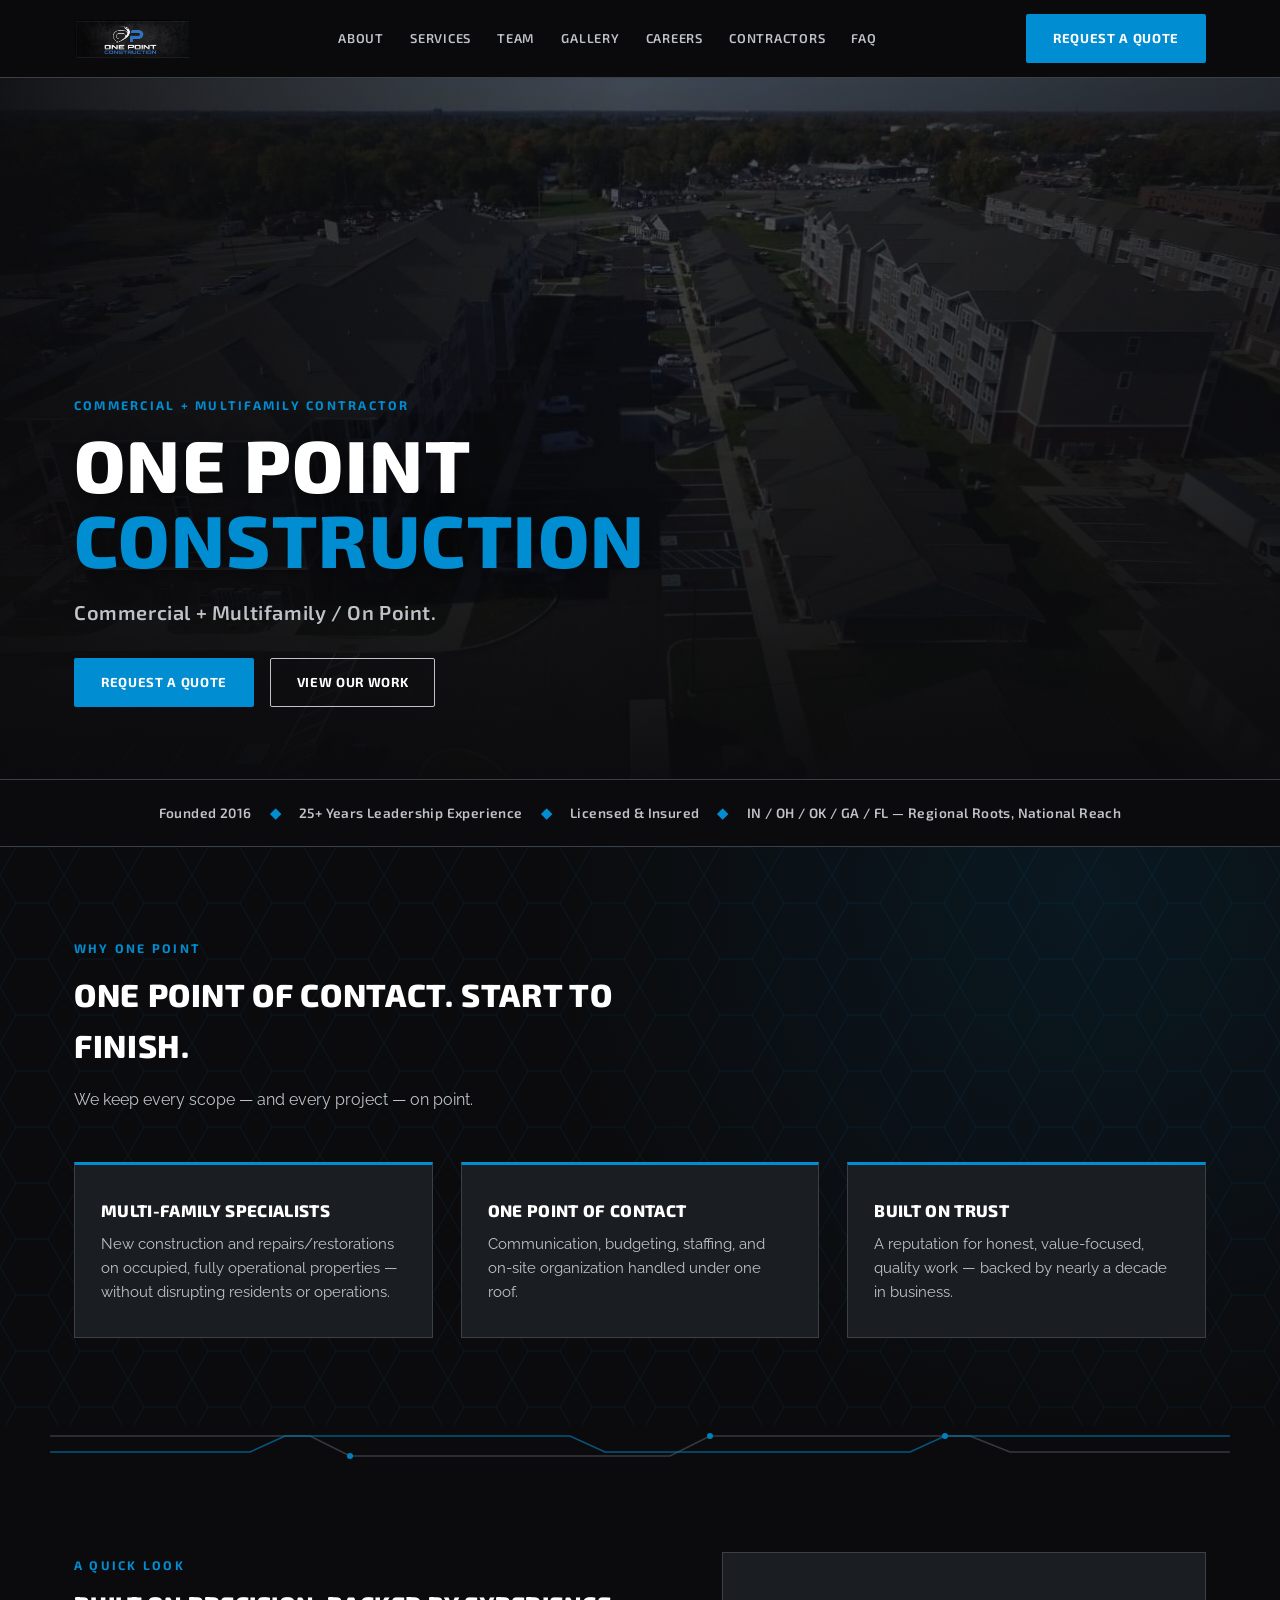
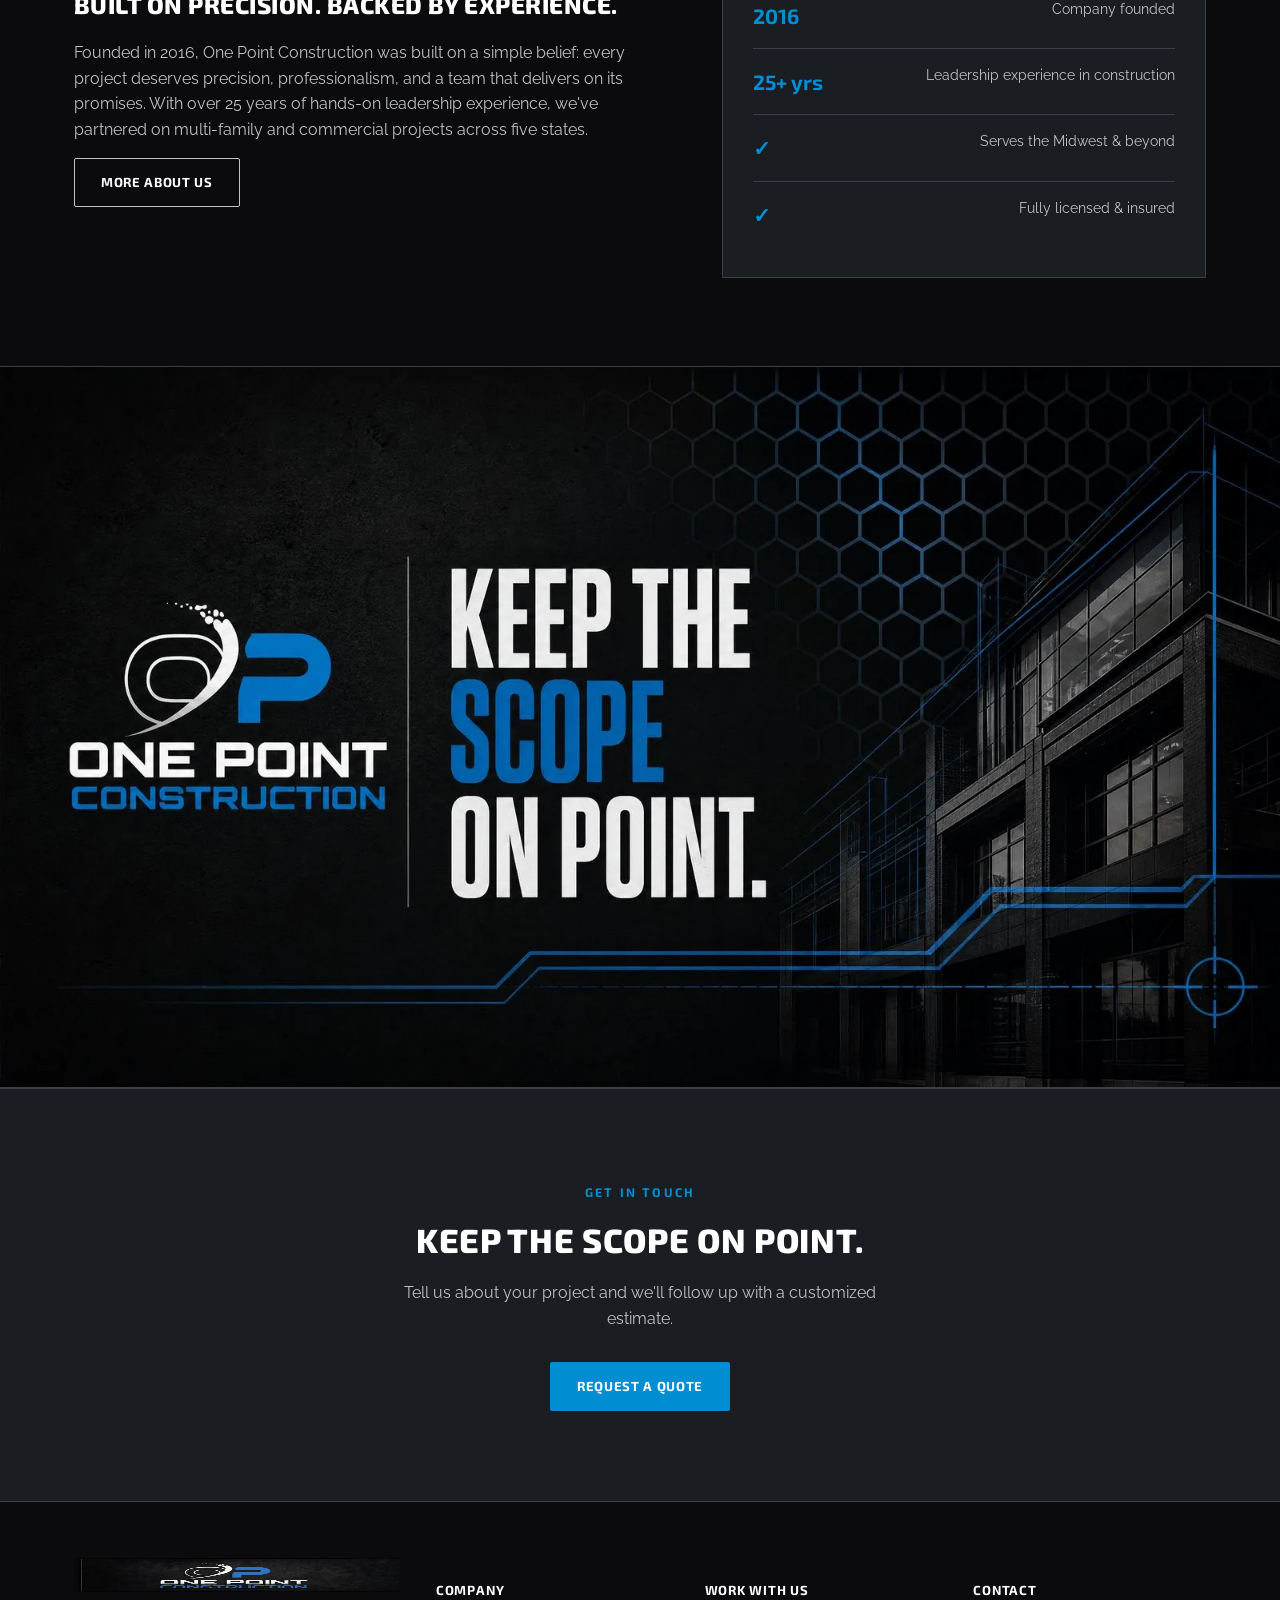
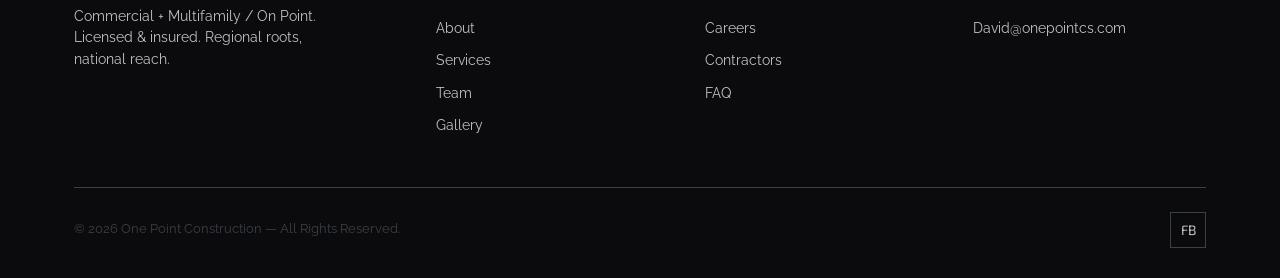
==== index.html @ 49d723e9 "Improve mobile performance and search visibility" ====
<!DOCTYPE html>
<html lang="en">
<head>
<meta charset="UTF-8">
<meta name="viewport" content="width=device-width, initial-scale=1.0">
<title>Commercial &amp; Multifamily Contractor | One Point Construction</title>
<meta name="description" content="One Point Construction delivers commercial and multifamily roofing, siding, gutters, interior finishes, and painting across Indiana, Ohio, Oklahoma, Georgia, and Florida.">
<meta name="robots" content="index,follow,max-image-preview:large">
<meta name="theme-color" content="#0B0B0D">
<link rel="canonical" href="https://onepointconstruction.com/">
<meta property="og:type" content="website">
<meta property="og:site_name" content="One Point Construction">
<meta property="og:title" content="Commercial &amp; Multifamily Contractor | One Point Construction">
<meta property="og:description" content="Commercial and multifamily construction delivered with precision, professionalism, and one point of contact.">
<meta property="og:url" content="https://onepointconstruction.com/">
<meta property="og:image" content="https://onepointconstruction.com/assets/img/hero.jpg">
<meta name="twitter:card" content="summary_large_image">
<meta name="twitter:title" content="Commercial &amp; Multifamily Contractor | One Point Construction">
<meta name="twitter:description" content="Commercial and multifamily construction delivered with precision, professionalism, and one point of contact.">
<meta name="twitter:image" content="https://onepointconstruction.com/assets/img/hero.jpg">
<link rel="icon" href="assets/img/logo-badge.png">
<link rel="preconnect" href="https://fonts.googleapis.com">
<link rel="preconnect" href="https://fonts.gstatic.com" crossorigin>
<link rel="preload" href="assets/img/hero.webp" as="image" type="image/webp" fetchpriority="high">
<link href="https://fonts.googleapis.com/css2?family=Exo+2:wght@600;800&family=Raleway:wght@400;500;600;700&display=swap" rel="stylesheet">
<link rel="stylesheet" href="assets/styles.css">
<script type="application/ld+json">
{
  "@context":"https://schema.org",
  "@graph":[
    {
      "@type":"Organization",
      "@id":"https://onepointconstruction.com/#organization",
      "name":"One Point Construction",
      "url":"https://onepointconstruction.com/",
      "logo":{"@type":"ImageObject","url":"https://onepointconstruction.com/assets/img/logo-badge.png"},
      "image":"https://onepointconstruction.com/assets/img/hero.jpg",
      "description":"Commercial and multifamily construction contractor serving projects across Indiana, Ohio, Oklahoma, Georgia, and Florida.",
      "email":"David@onepointcs.com",
      "foundingDate":"2016",
      "sameAs":["https://www.facebook.com/OnePointCS/"],
      "areaServed":[
        {"@type":"State","name":"Indiana"},
        {"@type":"State","name":"Ohio"},
        {"@type":"State","name":"Oklahoma"},
        {"@type":"State","name":"Georgia"},
        {"@type":"State","name":"Florida"}
      ],
      "knowsAbout":["Commercial construction","Multifamily construction","Roofing","Siding","Gutters","Interior finishes","Painting"]
    },
    {
      "@type":"WebSite",
      "@id":"https://onepointconstruction.com/#website",
      "url":"https://onepointconstruction.com/",
      "name":"One Point Construction",
      "publisher":{"@id":"https://onepointconstruction.com/#organization"}
    }
  ]
}
</script>
</head>
<body>
<header>
  <div class="nav-inner">
    <a class="brand" href="index.html">
      <img src="assets/img/logo-lockup.webp" alt="One Point Construction" width="900" height="298">
    </a>
    <nav class="links">
      <a href="about.html">About</a>
      <a href="services.html">Services</a>
      <a href="team.html">Team</a>
      <a href="gallery.html">Gallery</a>
      <a href="careers.html">Careers</a>
      <a href="contractors.html">Contractors</a>
      <a href="faq.html">FAQ</a>
    </nav>
    <details class="mobile-menu">
      <summary aria-label="Open site navigation"><span class="mobile-menu-icon" aria-hidden="true"></span><span class="mobile-menu-label">Menu</span></summary>
      <nav class="mobile-menu-panel" aria-label="Mobile navigation">
        <a href="about.html">About</a><a href="services.html">Services</a><a href="team.html">Team</a><a href="gallery.html">Gallery</a><a href="careers.html">Careers</a><a href="contractors.html">Contractors</a><a href="faq.html">FAQ</a>
      </nav>
    </details>
    <a class="btn btn-primary" href="index.html#contact">Request a Quote</a>
  </div>
</header>
<section id="home" class="hero" style="background-image:url('assets/img/hero.webp');">
  <div class="hero-content">
    <div class="wrap">
      <span class="eyebrow">Commercial + Multifamily Contractor</span>
      <h1>ONE POINT<br><span class="accent">CONSTRUCTION</span></h1>
      <p class="hero-tagline">Commercial + Multifamily / On Point.</p>
      <div class="hero-cta">
        <a class="btn btn-primary" href="#contact">Request a Quote</a>
        <a class="btn btn-outline" href="gallery.html">View Our Work</a>
      </div>
    </div>
  </div>
</section>

<div class="cred-strip">
  <div class="wrap">
    <span>Founded 2016</span><span class="sep">&#9670;</span>
    <span>25+ Years Leadership Experience</span><span class="sep">&#9670;</span>
    <span>Licensed &amp; Insured</span><span class="sep">&#9670;</span>
    <span>IN / OH / OK / GA / FL &mdash; Regional Roots, National Reach</span>
  </div>
</div>

<section class="section hex-bg">
  <div class="wrap">
    <div class="section-head">
      <span class="eyebrow">Why One Point</span>
      <h2>One Point of Contact. Start to Finish.</h2>
      <p>We keep every scope &mdash; and every project &mdash; on point.</p>
    </div>
    <div class="pillars">
      <div class="pillar">
        <h3>Multi-Family Specialists</h3>
        <p>New construction and repairs/restorations on occupied, fully operational properties &mdash; without disrupting residents or operations.</p>
      </div>
      <div class="pillar">
        <h3>One Point of Contact</h3>
        <p>Communication, budgeting, staffing, and on-site organization handled under one roof.</p>
      </div>
      <div class="pillar">
        <h3>Built on Trust</h3>
        <p>A reputation for honest, value-focused, quality work &mdash; backed by nearly a decade in business.</p>
      </div>
    </div>
  </div>
</section>

<div class="divider"></div>

<section class="section">
  <div class="wrap">
    <div class="about-grid">
      <div class="about-copy">
        <span class="eyebrow">A Quick Look</span>
        <h2>Built on Precision. Backed by Experience.</h2>
        <p>Founded in 2016, One Point Construction was built on a simple belief: every project deserves precision, professionalism, and a team that delivers on its promises. With over 25 years of hands-on leadership experience, we've partnered on multi-family and commercial projects across five states.</p>
        <a class="btn btn-outline" href="about.html">More About Us</a>
      </div>
      <div class="stat-card">
        <div class="stat"><b>2016</b><span>Company founded</span></div>
        <div class="stat"><b>25+ yrs</b><span>Leadership experience in construction</span></div>
        <div class="stat"><b>&#10003;</b><span>Serves the Midwest &amp; beyond</span></div>
        <div class="stat"><b>&#10003;</b><span>Fully licensed &amp; insured</span></div>
      </div>
    </div>
  </div>
</section>

<div class="cta-band">
  <img src="assets/img/cta-band.webp" alt="One Point Construction — Keep the Scope On Point." width="1600" height="900" loading="lazy" decoding="async">
</div>
<section id="contact" class="contact-cta">
  <span class="eyebrow">Get In Touch</span>
  <h2>Keep the Scope On Point.</h2>
  <p>Tell us about your project and we'll follow up with a customized estimate.</p>
  <a class="btn btn-primary" href="mailto:David@onepointcs.com?subject=Requesting%20a%20Quote">Request a Quote</a>
</section>
<footer>
  <div class="wrap">
    <div class="foot-grid">
      <div class="foot-brand">
        <img src="assets/img/logo-lockup.webp" alt="One Point Construction" width="900" height="298" loading="lazy" decoding="async">
        <p>Commercial + Multifamily / On Point. Licensed &amp; insured. Regional roots, national reach.</p>
      </div>
      <div class="foot-col">
        <h5>Company</h5>
        <a href="about.html">About</a>
        <a href="services.html">Services</a>
        <a href="team.html">Team</a>
        <a href="gallery.html">Gallery</a>
      </div>
      <div class="foot-col">
        <h5>Work With Us</h5>
        <a href="careers.html">Careers</a>
        <a href="contractors.html">Contractors</a>
        <a href="faq.html">FAQ</a>
      </div>
      <div class="foot-col">
        <h5>Contact</h5>
        <a href="mailto:David@onepointcs.com">David@onepointcs.com</a>
      </div>
    </div>
    <div class="foot-bottom">
      <span>&copy; 2026 One Point Construction &mdash; All Rights Reserved.</span>
      <div class="foot-social">
        <a href="https://www.facebook.com/OnePointCS/" aria-label="Facebook">FB</a>
      </div>
    </div>
  </div>
</footer>
</body>
</html>
---- assets/styles.css ----
/* Design language: precise industrial confidence. Angular blue accents, measured contrast, and responsive motion that makes decisions feel intentional. */
:root{
  --jet:#0B0B0D;
  --charcoal:#1A1D21;
  --gunmetal:#3B3F46;
  --silver:#BFC2C7;
  --white:#FFFFFF;
  --blue:#008DD2;
  --blue-glow: rgba(0,141,210,0.35);
  --maxw: 1180px;
}
*{box-sizing:border-box;}
html{scroll-behavior:smooth;}
body{
  margin:0;
  background:var(--jet);
  color:var(--white);
  font-family:'Raleway', sans-serif;
  font-weight:400;
  line-height:1.6;
  -webkit-font-smoothing:antialiased;
}
h1,h2,h3,h4{
  font-family:'Exo 2', sans-serif;
  font-weight:800;
  letter-spacing:0.02em;
  margin:0 0 0.5em 0;
  text-transform:uppercase;
}
a{color:inherit;text-decoration:none;}
img{max-width:100%;display:block;}
.wrap{max-width:var(--maxw); margin:0 auto; padding:0 24px;}
.eyebrow{
  color:var(--blue);
  font-family:'Exo 2',sans-serif;
  font-weight:700;
  letter-spacing:0.18em;
  text-transform:uppercase;
  font-size:0.78rem;
  margin-bottom:10px;
  display:inline-block;
}
.hex-bg{
  background-image:
    radial-gradient(circle at 85% 8%, rgba(0,141,210,0.10), transparent 45%),
    url("data:image/svg+xml;utf8,%3Csvg xmlns='http://www.w3.org/2000/svg' width='64' height='56' viewBox='0 0 64 56'%3E%3Cpolygon points='16,0 48,0 64,28 48,56 16,56 0,28' fill='none' stroke='rgba(0,141,210,0.10)' stroke-width='1'/%3E%3C/svg%3E");
  background-repeat: no-repeat, repeat;
  background-size: cover, 64px 56px;
}
.section{padding:88px 0;}
.section-tight{padding:56px 0;}
.divider{
  height:38px;
  background-image:url("data:image/svg+xml;utf8,%3Csvg xmlns='http://www.w3.org/2000/svg' width='1180' height='38' viewBox='0 0 1180 38'%3E%3Cpolyline points='0,10 260,10 300,30 620,30 660,10 920,10 960,26 1180,26' fill='none' stroke='%233B3F46' stroke-width='1.5'/%3E%3Cpolyline points='0,26 200,26 235,10 520,10 555,26 860,26 895,10 1180,10' fill='none' stroke='%23008DD2' stroke-width='1.5' opacity='0.65'/%3E%3Ccircle cx='300' cy='30' r='3' fill='%23008DD2'/%3E%3Ccircle cx='660' cy='10' r='3' fill='%23008DD2'/%3E%3Ccircle cx='895' cy='10' r='3' fill='%23008DD2'/%3E%3C/svg%3E");
  background-repeat:no-repeat;
  background-position:center;
  background-size:contain;
  opacity:0.9;
  margin: 0 auto;
  max-width:var(--maxw);
}

/* Header */
header{
  position:sticky; top:0; z-index:100;
  background:rgba(11,11,13,0.92);
  backdrop-filter:blur(8px);
  border-bottom:1px solid var(--gunmetal);
}
.nav-inner{
  display:flex; align-items:center; justify-content:space-between;
  padding:14px 24px; max-width:var(--maxw); margin:0 auto;
}
.brand img{height:38px; width:auto;}
nav.links{display:flex; gap:26px; align-items:center;}
nav.links a{
  font-family:'Exo 2',sans-serif; font-weight:600; font-size:0.8rem;
  letter-spacing:0.06em; text-transform:uppercase; color:var(--silver);
  position:relative; padding:6px 0;
  transition:color 0.2s ease;
}
nav.links a:hover, nav.links a.active{color:var(--white);}
nav.links a::after{
  content:''; position:absolute; left:0; bottom:0; height:2px; width:0;
  background:var(--blue); transition:width 0.25s ease;
}
nav.links a:hover::after, nav.links a.active::after{width:100%;}
.btn{
  display:inline-block; font-family:'Exo 2',sans-serif; font-weight:700;
  letter-spacing:0.05em; text-transform:uppercase; font-size:0.82rem;
  padding:13px 26px; border-radius:2px; transition:all 0.2s ease;
  border:1px solid transparent; cursor:pointer;
}
.btn-primary{background:var(--blue); color:var(--white);}
.btn-primary:hover{background:#00a3f0; box-shadow:0 0 22px var(--blue-glow);}
.btn-outline{border-color:var(--silver); color:var(--white);}
.btn-outline:hover{border-color:var(--blue); color:var(--blue);}

/* Page header banner (non-home pages) */
.page-banner{
  padding:120px 24px 56px 24px;
  border-bottom:1px solid var(--gunmetal);
  text-align:center;
  position:relative;
  overflow:hidden;
}
.page-banner h1{font-size:clamp(2rem, 5vw, 3rem); margin-bottom:10px;}
.page-banner p{color:var(--silver); max-width:560px; margin:0 auto; font-size:1.02rem;}

/* Hero (home only) */
.hero{
  position:relative; overflow:hidden; border-bottom:1px solid var(--gunmetal);
  min-height:78vh; display:flex; align-items:flex-end;
  background-size:cover; background-position:center 65%;
}
.hero::before{
  content:''; position:absolute; inset:0;
  background:
    linear-gradient(180deg, rgba(11,11,13,0.35) 0%, rgba(11,11,13,0.55) 45%, rgba(11,11,13,0.97) 100%),
    linear-gradient(100deg, rgba(11,11,13,0.92) 0%, rgba(11,11,13,0.35) 45%, rgba(11,11,13,0.75) 100%);
  z-index:1;
}
.hero::after{
  content:''; position:absolute; inset:0; z-index:1;
  background-image:url("data:image/svg+xml;utf8,%3Csvg xmlns='http://www.w3.org/2000/svg' width='64' height='56' viewBox='0 0 64 56'%3E%3Cpolygon points='16,0 48,0 64,28 48,56 16,56 0,28' fill='none' stroke='rgba(0,141,210,0.10)' stroke-width='1'/%3E%3C/svg%3E");
  background-repeat:repeat; background-size:64px 56px;
  mix-blend-mode:overlay; opacity:0.7;
}
.hero-content{position:relative; z-index:2; width:100%; padding:140px 24px 72px 24px;}
.hero-content .wrap{max-width:var(--maxw); margin:0 auto;}
.hero-content h1{
  font-size:clamp(2.6rem, 6.4vw, 4.6rem); line-height:1.02; margin-bottom:16px;
  text-shadow:0 4px 30px rgba(0,0,0,0.5);
}
.hero-content h1 .accent{color:var(--blue);}
.hero-tagline{
  font-family:'Exo 2',sans-serif; font-weight:600; font-size:1.25rem; color:var(--silver);
  letter-spacing:0.03em; margin-bottom:30px; max-width:560px;
}
.hero-cta{display:flex; gap:16px; flex-wrap:wrap;}

/* Credibility strip */
.cred-strip{background:var(--jet); border-bottom:1px solid var(--gunmetal); padding:22px 0;}
.cred-strip .wrap{
  display:flex; flex-wrap:wrap; justify-content:center; gap:10px 0;
  font-family:'Exo 2',sans-serif; font-weight:600; font-size:0.85rem;
  letter-spacing:0.03em; color:var(--silver); text-align:center;
}
.cred-strip .sep{color:var(--blue); margin:0 18px;}

/* Pillars */
.pillars{display:grid; grid-template-columns:repeat(3,1fr); gap:28px; margin-top:48px;}
.pillar{
  background:var(--charcoal); border:1px solid var(--gunmetal); padding:32px 26px;
  border-top:3px solid var(--blue); transition:transform 0.25s ease, border-color 0.25s ease;
}
.pillar:hover{transform:translateY(-4px); border-color:var(--blue);}
.pillar h3{font-size:1.05rem; color:var(--white);}
.pillar p{color:var(--silver); font-size:0.95rem; margin:0;}

.section-head{max-width:640px; margin-bottom:20px;}
.section-head.center{margin-left:auto; margin-right:auto; text-align:center;}
.section-head h2{font-size:2rem; color:var(--white);}
.section-head p{color:var(--silver); font-size:1.02rem;}

/* About */
.about-grid{display:grid; grid-template-columns:1.1fr 0.9fr; gap:56px; align-items:start;}
.about-copy p{color:var(--silver); font-size:1rem;}
.value-list{list-style:none; padding:0; margin:22px 0 0 0;}
.value-list li{
  padding:12px 0 12px 30px; position:relative; color:var(--white);
  font-family:'Exo 2',sans-serif; font-weight:600; font-size:0.95rem;
  border-bottom:1px solid var(--gunmetal);
}
.value-list li::before{content:''; position:absolute; left:0; top:19px; width:14px; height:2px; background:var(--blue);}
.stat-card{background:var(--charcoal); border:1px solid var(--gunmetal); padding:30px;}
.stat-card .stat{display:flex; justify-content:space-between; padding:16px 0; border-bottom:1px solid var(--gunmetal);}
.stat-card .stat:last-child{border-bottom:none;}
.stat-card .stat b{font-family:'Exo 2',sans-serif; color:var(--blue); font-size:1.3rem;}
.stat-card .stat span{color:var(--silver); font-size:0.85rem; text-align:right; max-width:60%;}
.partner-note{margin-top:14px; color:var(--gunmetal); font-size:0.85rem; font-style:italic;}

/* Services */
.svc-block{margin-bottom:52px;}
.svc-block:last-child{margin-bottom:0;}
.svc-head{display:flex; align-items:baseline; gap:14px; margin-bottom:22px;}
.svc-head h3{color:var(--white); font-size:1.3rem; margin:0;}
.svc-head .line{flex:1; height:1px; background:var(--gunmetal);}
.svc-grid{display:grid; grid-template-columns:repeat(3,1fr); gap:22px;}
.svc-card{background:var(--charcoal); border:1px solid var(--gunmetal); padding:26px; transition:border-color 0.2s ease;}
.svc-card:hover{border-color:var(--blue);}
.svc-card h4{font-family:'Exo 2',sans-serif; font-weight:700; color:var(--blue); font-size:0.95rem; text-transform:uppercase; letter-spacing:0.04em; margin-bottom:10px;}
.svc-card p{color:var(--silver); font-size:0.92rem; margin:0;}
.svc-photos{display:grid; grid-template-columns:1fr 1fr; gap:18px; margin-top:22px;}
.svc-photos figure{margin:0; overflow:hidden; border:1px solid var(--gunmetal); position:relative;}
.svc-photos img{width:100%; height:260px; object-fit:cover; transition:transform 0.4s ease;}
.svc-photos figure:hover img{transform:scale(1.04);}
.svc-photos figcaption{
  position:absolute; bottom:0; left:0; right:0; padding:10px 14px;
  background:linear-gradient(0deg, rgba(11,11,13,0.9), transparent);
  font-family:'Exo 2',sans-serif; font-size:0.72rem; letter-spacing:0.05em; text-transform:uppercase; color:var(--silver);
}

/* Team */
.team-grid{display:grid; grid-template-columns:repeat(3,1fr); gap:24px;}
.team-card{background:var(--charcoal); border:1px dashed var(--gunmetal); padding:0; text-align:center; overflow:hidden;}
.team-photo{
  aspect-ratio:1/1; background:var(--jet); display:flex; align-items:center; justify-content:center;
  color:var(--gunmetal); font-family:'Exo 2',sans-serif; font-size:0.75rem; letter-spacing:0.05em; text-transform:uppercase;
  border-bottom:1px solid var(--gunmetal);
}
.team-info{padding:20px;}
.team-info h4{font-family:'Exo 2',sans-serif; font-size:1rem; color:var(--white); margin-bottom:4px;}
.team-info .role{color:var(--blue); font-size:0.8rem; font-weight:600; text-transform:uppercase; letter-spacing:0.04em; margin-bottom:8px; display:block;}
.team-info p{color:var(--silver); font-size:0.85rem; margin:0;}
.team-cta{
  margin-top:56px; text-align:center; padding:40px; background:var(--charcoal); border:1px solid var(--gunmetal);
}
.team-cta h3{font-size:1.3rem; margin-bottom:10px;}
.team-cta p{color:var(--silver); margin-bottom:20px;}

/* Gallery */
.gallery-intro{display:grid; grid-template-columns:1fr 1fr; gap:28px; margin-bottom:36px;}
.gallery-intro .g-card{background:var(--charcoal); border:1px solid var(--gunmetal); padding:26px;}
.gallery-intro .g-card h4{font-family:'Exo 2',sans-serif; color:var(--white); font-size:1rem; margin-bottom:8px;}
.gallery-intro .g-card p{color:var(--silver); font-size:0.9rem; margin:0;}
.gallery-grid{display:grid; grid-template-columns:repeat(3,1fr); gap:18px;}
.gallery-grid figure{margin:0; position:relative; overflow:hidden; border:1px solid var(--gunmetal);}
.gallery-grid img{width:100%; height:270px; object-fit:cover; transition:transform 0.4s ease;}
.gallery-grid figure.tall img{height:400px;}
.gallery-grid figure:hover img{transform:scale(1.05);}
.gallery-grid figcaption{
  position:absolute; bottom:0; left:0; right:0; padding:14px 16px;
  background:linear-gradient(0deg, rgba(11,11,13,0.92), transparent);
}
.gallery-grid figcaption .tag{font-family:'Exo 2',sans-serif; font-size:0.7rem; letter-spacing:0.06em; text-transform:uppercase; color:var(--blue); display:block;}
.gallery-grid figcaption .cap{color:var(--silver); font-size:0.82rem;}
.gallery-note{margin-top:18px; padding:16px 20px; border-left:3px solid var(--blue); background:var(--charcoal); color:var(--silver); font-size:0.88rem;}

/* CTA band */
.cta-band{position:relative; border-top:1px solid var(--gunmetal); border-bottom:1px solid var(--gunmetal);}
.cta-band img{width:100%; height:auto; display:block;}

/* Careers / Contractors */
.two-col{display:grid; grid-template-columns:1fr 1fr; gap:26px;}
.role-card, .app-card{background:var(--charcoal); border:1px solid var(--gunmetal); padding:30px;}
.role-card h4{font-family:'Exo 2',sans-serif; color:var(--blue); font-size:1.05rem; margin-bottom:10px;}
.role-card p{color:var(--silver); font-size:0.92rem; margin:0;}
.app-card h3{font-size:1.4rem; margin-bottom:12px;}
.app-card p{color:var(--silver); font-size:0.95rem;}
.app-form{display:flex; flex-direction:column; gap:14px; margin-top:20px;}
.app-form input{
  background:var(--jet); border:1px solid var(--gunmetal); color:var(--white);
  padding:13px 14px; font-family:'Raleway',sans-serif; font-size:0.92rem;
}
.app-form input:focus{outline:none; border-color:var(--blue);}
.app-form input::placeholder{color:var(--gunmetal);}

/* FAQ */
details{background:var(--charcoal); border:1px solid var(--gunmetal); margin-bottom:12px; padding:0;}
details summary{
  padding:20px 24px; cursor:pointer; list-style:none; font-family:'Exo 2',sans-serif;
  font-weight:600; font-size:0.98rem; color:var(--white); display:flex; justify-content:space-between; align-items:center;
}
details summary::-webkit-details-marker{display:none;}
details summary::after{content:'+'; color:var(--blue); font-size:1.3rem; font-weight:400;}
details[open] summary::after{content:'–';}
details .faq-body{padding:0 24px 20px 24px; color:var(--silver); font-size:0.92rem;}

/* Contact / Footer */
.contact-cta{
  text-align:center; padding:90px 24px; background:var(--charcoal);
  border-top:1px solid var(--gunmetal); border-bottom:1px solid var(--gunmetal);
}
.contact-cta h2{font-size:2.1rem; max-width:680px; margin:0 auto 14px auto;}
.contact-cta p{color:var(--silver); max-width:520px; margin:0 auto 30px auto;}

footer{padding:56px 0 30px 0;}
.foot-grid{display:grid; grid-template-columns:1.4fr 1fr 1fr 1fr; gap:36px; margin-bottom:40px;}
.foot-brand img{height:34px; margin-bottom:14px;}
.foot-brand p{color:var(--silver); font-size:0.85rem; max-width:280px;}
.foot-col h5{font-family:'Exo 2',sans-serif; color:var(--white); font-size:0.82rem; letter-spacing:0.06em; text-transform:uppercase; margin-bottom:16px;}
.foot-col a{display:block; color:var(--silver); font-size:0.88rem; margin-bottom:10px; transition:color 0.2s ease;}
.foot-col a:hover{color:var(--blue);}
.foot-bottom{
  border-top:1px solid var(--gunmetal); padding-top:24px; display:flex; justify-content:space-between;
  align-items:center; flex-wrap:wrap; gap:14px; color:var(--gunmetal); font-size:0.8rem;
}
.foot-social{display:flex; gap:14px;}
.foot-social a{
  width:36px; height:36px; border:1px solid var(--gunmetal); display:flex; align-items:center; justify-content:center;
  color:var(--silver); font-size:0.85rem; font-family:'Exo 2',sans-serif; transition:all 0.2s ease;
}
.foot-social a:hover{border-color:var(--blue); color:var(--blue);}

.menu-toggle{display:none; background:none; border:none; color:var(--white); font-size:1.6rem; cursor:pointer;}
.mobile-menu{display:none;}

@media (max-width: 900px){
  .nav-inner{position:relative; gap:10px; padding:12px 18px;}
  .brand{flex:0 1 auto; min-width:0;}
  .brand img{height:33px; max-width:128px; object-fit:contain; object-position:left center;}
  nav.links{display:none;}
  .mobile-menu{display:block; position:static; order:2; margin:0 0 0 auto; padding:0; border:0; background:transparent; flex:0 0 auto;}
  .mobile-menu summary{
    display:flex; align-items:center; justify-content:center; gap:7px;
    width:46px; height:46px; padding:0; border:1px solid #4b5159;
    background:var(--charcoal); color:var(--white); list-style:none; cursor:pointer;
    transition:border-color 0.2s ease, background 0.2s ease, box-shadow 0.2s ease;
  }
  .mobile-menu summary::-webkit-details-marker{display:none;}
  .mobile-menu summary::after{content:none !important; display:none !important;}
  .mobile-menu summary:focus-visible{outline:2px solid var(--blue); outline-offset:3px;}
  .mobile-menu-icon, .mobile-menu-icon::before, .mobile-menu-icon::after{
    display:block; width:19px; height:2px; background:var(--white); transition:transform 0.2s ease, opacity 0.2s ease;
  }
  .mobile-menu-icon{position:relative;}
  .mobile-menu-icon::before, .mobile-menu-icon::after{content:''; position:absolute; left:0;}
  .mobile-menu-icon::before{top:-6px;}
  .mobile-menu-icon::after{top:6px;}
  .mobile-menu-label{position:absolute; width:1px; height:1px; overflow:hidden; clip:rect(0 0 0 0); white-space:nowrap;}
  .mobile-menu[open] summary{border-color:var(--blue); background:#20242a; box-shadow:0 0 0 3px rgba(0,141,210,0.12);}
  .mobile-menu[open] .mobile-menu-icon{background:transparent;}
  .mobile-menu[open] .mobile-menu-icon::before{transform:translateY(6px) rotate(45deg);}
  .mobile-menu[open] .mobile-menu-icon::after{transform:translateY(-6px) rotate(-45deg);}
  .mobile-menu-panel{
    position:absolute; z-index:120; top:100%; left:0; right:0;
    display:grid; grid-template-columns:repeat(2, minmax(0,1fr)); gap:0;
    padding:12px 18px 18px; background:rgba(11,11,13,0.98);
    border-bottom:2px solid var(--blue); box-shadow:0 18px 28px rgba(0,0,0,0.42);
  }
  .mobile-menu-panel a{
    min-height:50px; display:flex; align-items:center; padding:0 12px;
    border-bottom:1px solid var(--gunmetal); color:var(--silver);
    font-family:'Exo 2',sans-serif; font-size:0.79rem; font-weight:700;
    letter-spacing:0.06em; text-transform:uppercase;
  }
  .mobile-menu-panel a:nth-last-child(-n+1){grid-column:1 / -1;}
  .mobile-menu-panel a:hover, .mobile-menu-panel a:focus-visible{color:var(--white); background:#20242a; box-shadow:inset 3px 0 0 var(--blue); outline:0;}
  .nav-inner > .btn{order:3; flex:0 0 auto; padding:12px 14px; font-size:0.7rem; white-space:nowrap;}
  .pillars, .svc-grid, .team-grid, .gallery-grid, .about-grid, .two-col, .gallery-intro, .svc-photos{
    grid-template-columns:1fr;
  }
  .foot-grid{grid-template-columns:1fr 1fr;}
  .section{padding:56px 0;}
  .hero{min-height:0;}
  .hero-content{padding:64px 20px 36px 20px;}
  .hero-content h1{margin-bottom:10px;}
  .hero-tagline{margin-bottom:20px; font-size:1.05rem;}
  .hero-cta{gap:12px;}
  .hero-cta .btn{padding:12px 20px; font-size:0.76rem;}
  .cred-strip{padding:14px 0;}
  .cred-strip .wrap{font-size:0.72rem; gap:4px 0;}
  .cred-strip .sep{margin:0 10px;}
}

@media (max-width: 410px){
  .nav-inner{gap:7px; padding-left:14px; padding-right:14px;}
  .brand img{height:30px; max-width:112px;}
  .mobile-menu summary{width:42px; height:42px;}
  .nav-inner > .btn{padding:11px 11px; font-size:0.64rem;}
}

/* Leadership spotlight */
.leader-card{
  display:grid; grid-template-columns:280px 1fr; gap:40px;
  background:var(--charcoal); border:1px solid var(--gunmetal); border-top:3px solid var(--blue);
  padding:36px; margin-bottom:40px; align-items:start;
}
.leader-photo img{width:100%; aspect-ratio:1/1; object-fit:cover; border:1px solid var(--gunmetal);}
.leader-info h3{font-size:1.5rem; margin-bottom:2px;}
.leader-info .role{color:var(--blue); font-family:'Exo 2',sans-serif; font-weight:700; font-size:0.85rem; text-transform:uppercase; letter-spacing:0.05em; display:block; margin-bottom:16px;}
.leader-info p{color:var(--silver); font-size:0.96rem; margin-bottom:14px;}
.leader-tags{display:flex; gap:10px; flex-wrap:wrap; margin:18px 0;}
.leader-tags span{
  border:1px solid var(--gunmetal); padding:6px 14px; font-family:'Exo 2',sans-serif;
  font-size:0.72rem; letter-spacing:0.05em; text-transform:uppercase; color:var(--silver);
}
.leader-family{display:flex; gap:18px; align-items:center; margin-top:20px; padding-top:20px; border-top:1px solid var(--gunmetal);}
.leader-family img{width:150px; height:auto; border:1px solid var(--gunmetal); flex-shrink:0;}
.leader-family p{color:var(--silver); font-size:0.88rem; margin:0; font-style:italic;}
.advice-quote{
  margin-top:20px; padding-left:16px; border-left:2px solid var(--blue);
  font-style:italic; color:var(--silver); font-size:0.9rem;
}
.advice-quote span{
  display:block; margin-top:6px; font-style:normal; font-family:'Exo 2',sans-serif;
  font-size:0.7rem; letter-spacing:0.05em; text-transform:uppercase; color:var(--gunmetal);
}
@media (max-width: 900px){
  .leader-card{grid-template-columns:1fr;}
  .leader-photo{max-width:220px;}
  .leader-family{flex-direction:column; align-items:flex-start;}
}

/* Service area callout */
.service-area{
  margin-top:40px; padding:32px; background:var(--charcoal); border:1px solid var(--gunmetal);
  border-left:3px solid var(--blue);
}
.service-area h3{font-size:1.15rem; margin-bottom:12px; text-transform:none;}
.service-area p{color:var(--silver); font-size:0.96rem; margin:0;}

/* Partner showcase: a warm-white material panel makes varied brand marks read as a single, deliberate proof point. */
.partner-showcase{
  position:relative;
  margin-top:56px;
  padding:38px 38px 40px;
  background:#171a1f;
  border:1px solid var(--gunmetal);
  border-top:3px solid var(--blue);
  overflow:hidden;
}
.partner-showcase::after{
  content:'';
  position:absolute;
  right:-90px;
  bottom:-110px;
  width:280px;
  height:280px;
  border:1px solid rgba(0,141,210,0.15);
  transform:rotate(30deg);
  pointer-events:none;
}
.partner-head{
  position:relative;
  z-index:1;
  display:flex;
  align-items:end;
  justify-content:space-between;
  gap:32px;
  margin-bottom:30px;
}
.partner-head .eyebrow{margin-bottom:7px;}
.partner-head h2{font-size:clamp(1.35rem,2.2vw,1.85rem); margin:0;}
.partner-head p{max-width:450px; margin:0; color:var(--silver); font-size:0.91rem; line-height:1.65;}
.partner-grid{
  position:relative;
  z-index:1;
  display:grid;
  grid-template-columns:repeat(6,1fr);
  gap:12px;
}
.partner-logo{
  position:relative;
  display:flex;
  align-items:center;
  justify-content:center;
  min-height:112px;
  padding:17px;
  overflow:hidden;
  background:#f3f5f7;
  border:1px solid rgba(255,255,255,0.2);
  transition:transform 0.24s cubic-bezier(.2,.8,.2,1), box-shadow 0.24s ease, background 0.24s ease;
}
.partner-logo::before{
  content:'';
  position:absolute;
  inset:0;
  border-top:2px solid var(--blue);
  transform:scaleX(0);
  transform-origin:left;
  transition:transform 0.28s cubic-bezier(.2,.8,.2,1);
}
.partner-logo img{
  width:100%;
  max-height:70px;
  object-fit:contain;
  mix-blend-mode:multiply;
  transition:transform 0.24s cubic-bezier(.2,.8,.2,1), filter 0.24s ease;
}
@media (hover:hover) and (pointer:fine){
  .partner-logo:hover{transform:translateY(-4px); background:var(--white); box-shadow:0 14px 22px rgba(0,0,0,0.28);}
  .partner-logo:hover::before{transform:scaleX(1);}
  .partner-logo:hover img{transform:scale(1.045);}
}
@media (max-width:900px){
  .partner-head{display:block;}
  .partner-head p{margin-top:13px;}
  .partner-grid{grid-template-columns:repeat(3,1fr);}
}
@media (max-width:620px){
  .partner-showcase{margin-top:40px; padding:30px 22px;}
  .partner-grid{grid-template-columns:repeat(2,1fr); gap:10px;}
  .partner-logo{min-height:96px; padding:14px;}
  .partner-logo img{max-height:58px;}
}

/* Large pull-quote (leadership spotlight) */
.pull-quote{
  grid-column: 1 / -1;
  margin-top:8px;
  padding:28px 32px;
  background:var(--jet);
  border-left:4px solid var(--blue);
  font-family:'Exo 2',sans-serif;
  font-weight:700;
  font-size:1.4rem;
  line-height:1.35;
  color:var(--white);
  text-transform:none;
  letter-spacing:0.01em;
}
.pull-quote span{
  display:block; margin-top:14px; font-family:'Raleway',sans-serif; font-weight:600;
  font-size:0.82rem; letter-spacing:0.04em; text-transform:uppercase; color:var(--blue);
}
@media (max-width: 900px){
  .pull-quote{font-size:1.15rem; padding:22px 20px;}
}

/* Interaction polish and leadership page refinement */
a:focus-visible, .btn:focus-visible, summary:focus-visible{
  outline:2px solid var(--blue);
  outline-offset:4px;
}
.brand img{transition:transform 0.24s cubic-bezier(.2,.8,.2,1), filter 0.24s ease;}
.btn{
  position:relative;
  transform:translateY(0);
  transition:transform 0.2s cubic-bezier(.2,.8,.2,1), box-shadow 0.2s ease, border-color 0.2s ease, background 0.2s ease, color 0.2s ease;
}
.btn:active{transform:translateY(1px) scale(0.98);}
.pillar, .svc-card, .gallery-intro .g-card, .role-card, .app-card, .team-cta{
  position:relative;
  overflow:hidden;
  transition:transform 0.24s cubic-bezier(.2,.8,.2,1), border-color 0.24s ease, box-shadow 0.24s ease;
}
.pillar::before, .svc-card::before, .gallery-intro .g-card::before, .role-card::before, .app-card::before{
  content:'';
  position:absolute;
  left:0;
  top:0;
  width:100%;
  height:2px;
  background:var(--blue);
  transform:scaleX(0);
  transform-origin:left;
  transition:transform 0.28s cubic-bezier(.2,.8,.2,1);
}
.gallery-grid figure, .svc-photos figure{
  transition:border-color 0.24s ease, box-shadow 0.24s ease;
}
.gallery-grid figcaption, .svc-photos figcaption{
  transition:background 0.24s ease, padding 0.24s cubic-bezier(.2,.8,.2,1);
}
details{transition:border-color 0.2s ease, background 0.2s ease;}
details summary{transition:color 0.2s ease, padding-left 0.2s cubic-bezier(.2,.8,.2,1);}
.foot-col a{transition:color 0.2s ease, transform 0.2s cubic-bezier(.2,.8,.2,1);}
.foot-social a{transition:transform 0.2s cubic-bezier(.2,.8,.2,1), border-color 0.2s ease, color 0.2s ease, box-shadow 0.2s ease;}
@media (hover:hover) and (pointer:fine){
  .brand:hover img{transform:translateX(3px) scale(1.025); filter:drop-shadow(0 0 8px rgba(0,141,210,0.28));}
  .btn-primary:hover{transform:translateY(-2px); background:#00a3f0; box-shadow:0 10px 22px rgba(0,141,210,0.25);}
  .btn-outline:hover{transform:translateY(-2px); border-color:var(--blue); color:var(--white); box-shadow:inset 4px 0 0 var(--blue);}
  .pillar:hover, .svc-card:hover, .gallery-intro .g-card:hover, .role-card:hover, .app-card:hover{
    transform:translateY(-5px);
    border-color:rgba(0,141,210,0.76);
    box-shadow:0 16px 28px rgba(0,0,0,0.22);
  }
  .pillar:hover::before, .svc-card:hover::before, .gallery-intro .g-card:hover::before, .role-card:hover::before, .app-card:hover::before{transform:scaleX(1);}
  .gallery-grid figure:hover, .svc-photos figure:hover{border-color:var(--blue); box-shadow:0 12px 24px rgba(0,0,0,0.26);}
  .gallery-grid figure:hover figcaption, .svc-photos figure:hover figcaption{padding-bottom:19px; background:linear-gradient(0deg, rgba(11,11,13,0.97), rgba(11,11,13,0.15));}
  details:hover{border-color:rgba(0,141,210,0.75); background:#20242a;}
  details:hover summary{color:var(--blue); padding-left:29px;}
  .foot-col a:hover{transform:translateX(4px); color:var(--blue);}
  .foot-social a:hover{transform:translateY(-3px); border-color:var(--blue); color:var(--blue); box-shadow:0 8px 18px rgba(0,141,210,0.16);}
}

/* Leadership spotlight: editorial composition, alternating visual rhythm, and more deliberate content modules. */
.team-section{padding-top:72px;}
.leader-card{
  position:relative;
  display:grid;
  grid-template-columns:minmax(265px,0.78fr) minmax(0,1.7fr);
  gap:0;
  padding:0;
  margin:0 0 44px;
  background:var(--charcoal);
  border:1px solid var(--gunmetal);
  border-top:3px solid var(--blue);
  overflow:hidden;
}
.leader-card--alt{grid-template-columns:minmax(0,1.7fr) minmax(265px,0.78fr);}
.leader-card--alt .leader-photo{order:2;}
.leader-card--alt .leader-info{order:1;}
.leader-photo{
  position:relative;
  min-height:100%;
  overflow:hidden;
  background:var(--jet);
}
.leader-photo img{
  width:100%;
  height:100%;
  min-height:470px;
  aspect-ratio:auto;
  object-fit:cover;
  border:0;
  transition:transform 0.55s cubic-bezier(.2,.8,.2,1), filter 0.55s ease;
}
.leader-photo::after{
  content:'';
  position:absolute;
  inset:0;
  background:linear-gradient(180deg, transparent 42%, rgba(11,11,13,0.78) 100%);
  pointer-events:none;
}
.leader-photo--david img{object-position:center top;}
.leader-photo--carl img{object-position:center center;}
.photo-caption{
  position:absolute;
  z-index:1;
  left:24px;
  bottom:22px;
  color:var(--white);
  font-family:'Exo 2',sans-serif;
  font-size:0.72rem;
  font-weight:700;
  line-height:1.45;
  letter-spacing:0.1em;
  text-transform:uppercase;
}
.photo-caption::before{
  content:'';
  display:block;
  width:28px;
  height:2px;
  margin-bottom:9px;
  background:var(--blue);
}
.leader-info{padding:44px 46px 38px;}
.leader-label{
  display:block;
  margin-bottom:8px;
  color:var(--blue);
  font-family:'Exo 2',sans-serif;
  font-size:0.7rem;
  font-weight:700;
  letter-spacing:0.15em;
  text-transform:uppercase;
}
.leader-info h2{font-size:clamp(1.55rem,2.4vw,2rem); margin-bottom:2px;}
.leader-info .role{margin-bottom:22px;}
.leader-story{max-width:720px;}
.leader-info p{font-size:0.97rem; line-height:1.72;}
.leader-tags{margin:22px 0 24px;}
.leader-tags span{
  color:var(--silver);
  border-color:#4b5159;
  transition:transform 0.2s cubic-bezier(.2,.8,.2,1), color 0.2s ease, border-color 0.2s ease, background 0.2s ease;
}
.pull-quote{
  margin:0 0 26px;
  padding:24px 28px 22px;
  background:var(--jet);
  border-left:4px solid var(--blue);
  font-family:'Exo 2',sans-serif;
  font-weight:700;
  color:var(--white);
}
.pull-quote p{margin:0; color:var(--white); font-family:'Exo 2',sans-serif; font-size:clamp(1.05rem,1.8vw,1.34rem); font-weight:700; line-height:1.42;}
.pull-quote cite{display:block; margin-top:14px; color:var(--blue); font-family:'Raleway',sans-serif; font-size:0.72rem; font-style:normal; font-weight:700; letter-spacing:0.06em; text-transform:uppercase;}
.leader-family{
  display:grid;
  grid-template-columns:180px minmax(0,1fr);
  gap:22px;
  align-items:center;
  margin-top:0;
  padding:22px 0;
  border-top:1px solid var(--gunmetal);
  border-bottom:1px solid var(--gunmetal);
}
.leader-family img{width:100%; height:116px; object-fit:cover; border:1px solid #4b5159;}
.leader-family p{margin:0; color:var(--silver); font-size:0.88rem; line-height:1.62;}
.leader-family--plain{display:block; padding:20px 0;}
.advice-quote{margin-top:22px; padding-left:18px; font-size:0.95rem; line-height:1.55;}
.advice-quote span{color:var(--silver);}
.team-cta{
  display:flex;
  align-items:center;
  justify-content:space-between;
  gap:32px;
  margin-top:56px;
  padding:38px 42px;
  text-align:left;
  border-left:3px solid var(--blue);
}
.team-cta .eyebrow{margin-bottom:5px;}
.team-cta h2{font-size:clamp(1.35rem,2vw,1.7rem); margin-bottom:7px;}
.team-cta p{margin:0; max-width:580px;}
@media (hover:hover) and (pointer:fine){
  .leader-card:hover .leader-photo img{transform:scale(1.045); filter:contrast(1.04);}
  .leader-card:hover .leader-tags span{border-color:var(--blue); color:var(--white);}
  .leader-card:hover .leader-tags span:nth-child(2){transition-delay:35ms;}
  .leader-card:hover .leader-tags span:nth-child(3){transition-delay:70ms;}
  .team-cta:hover{transform:translateY(-4px); border-color:var(--blue); box-shadow:0 16px 28px rgba(0,0,0,0.24);}
}
@media (max-width:900px){
  .team-section{padding-top:56px;}
  .leader-card, .leader-card--alt{grid-template-columns:1fr;}
  .leader-card--alt .leader-photo, .leader-card--alt .leader-info{order:initial;}
  .leader-photo{max-width:none; min-height:0;}
  .leader-photo img{height:clamp(320px,72vw,500px); min-height:0;}
  .leader-info{padding:34px 30px 32px;}
  .team-cta{padding:32px 30px;}
}
@media (max-width:620px){
  .leader-info{padding:30px 22px 26px;}
  .leader-family{grid-template-columns:1fr; gap:14px;}
  .leader-family img{height:auto; aspect-ratio:16/9;}
  .pull-quote{padding:20px 18px;}
  .team-cta{display:block; padding:28px 22px;}
  .team-cta .btn{margin-top:22px;}
}
@media (prefers-reduced-motion:reduce){
  *, *::before, *::after{scroll-behavior:auto !important; transition-duration:0.01ms !important; animation-duration:0.01ms !important;}
}
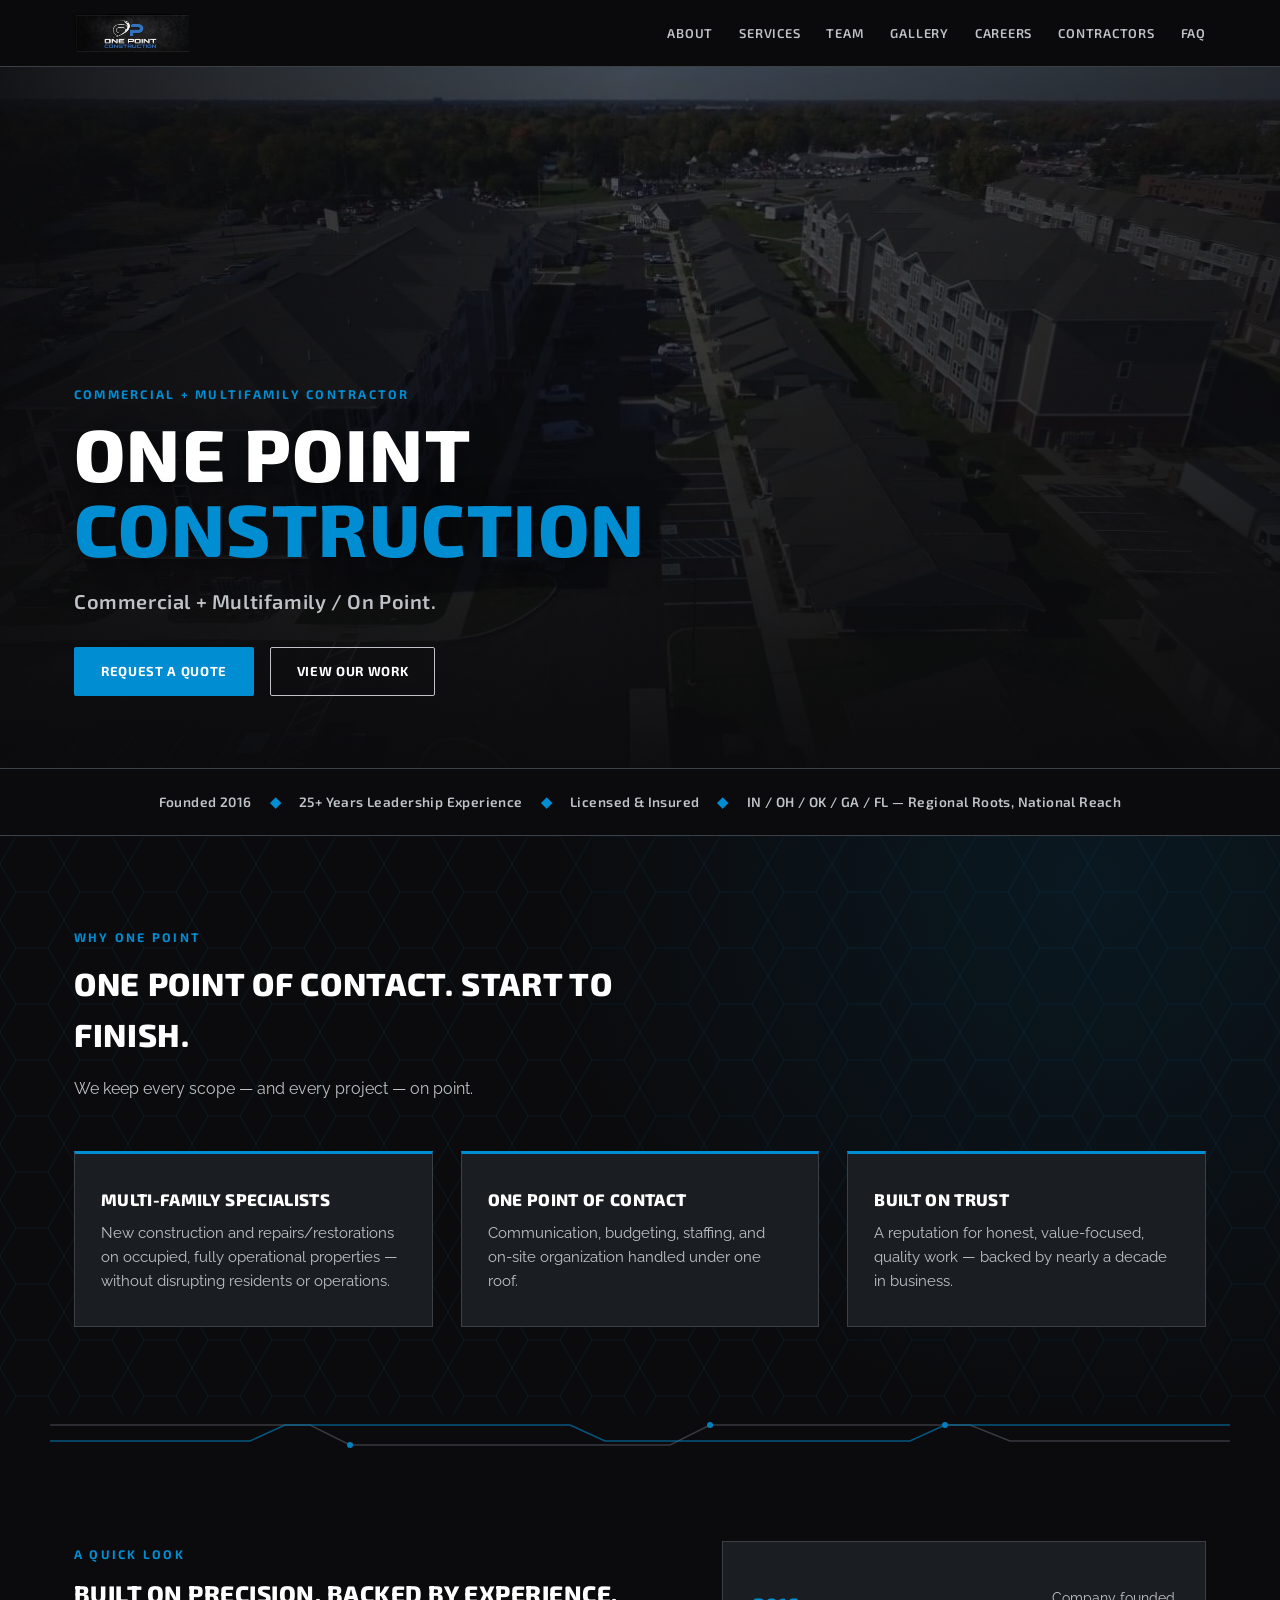
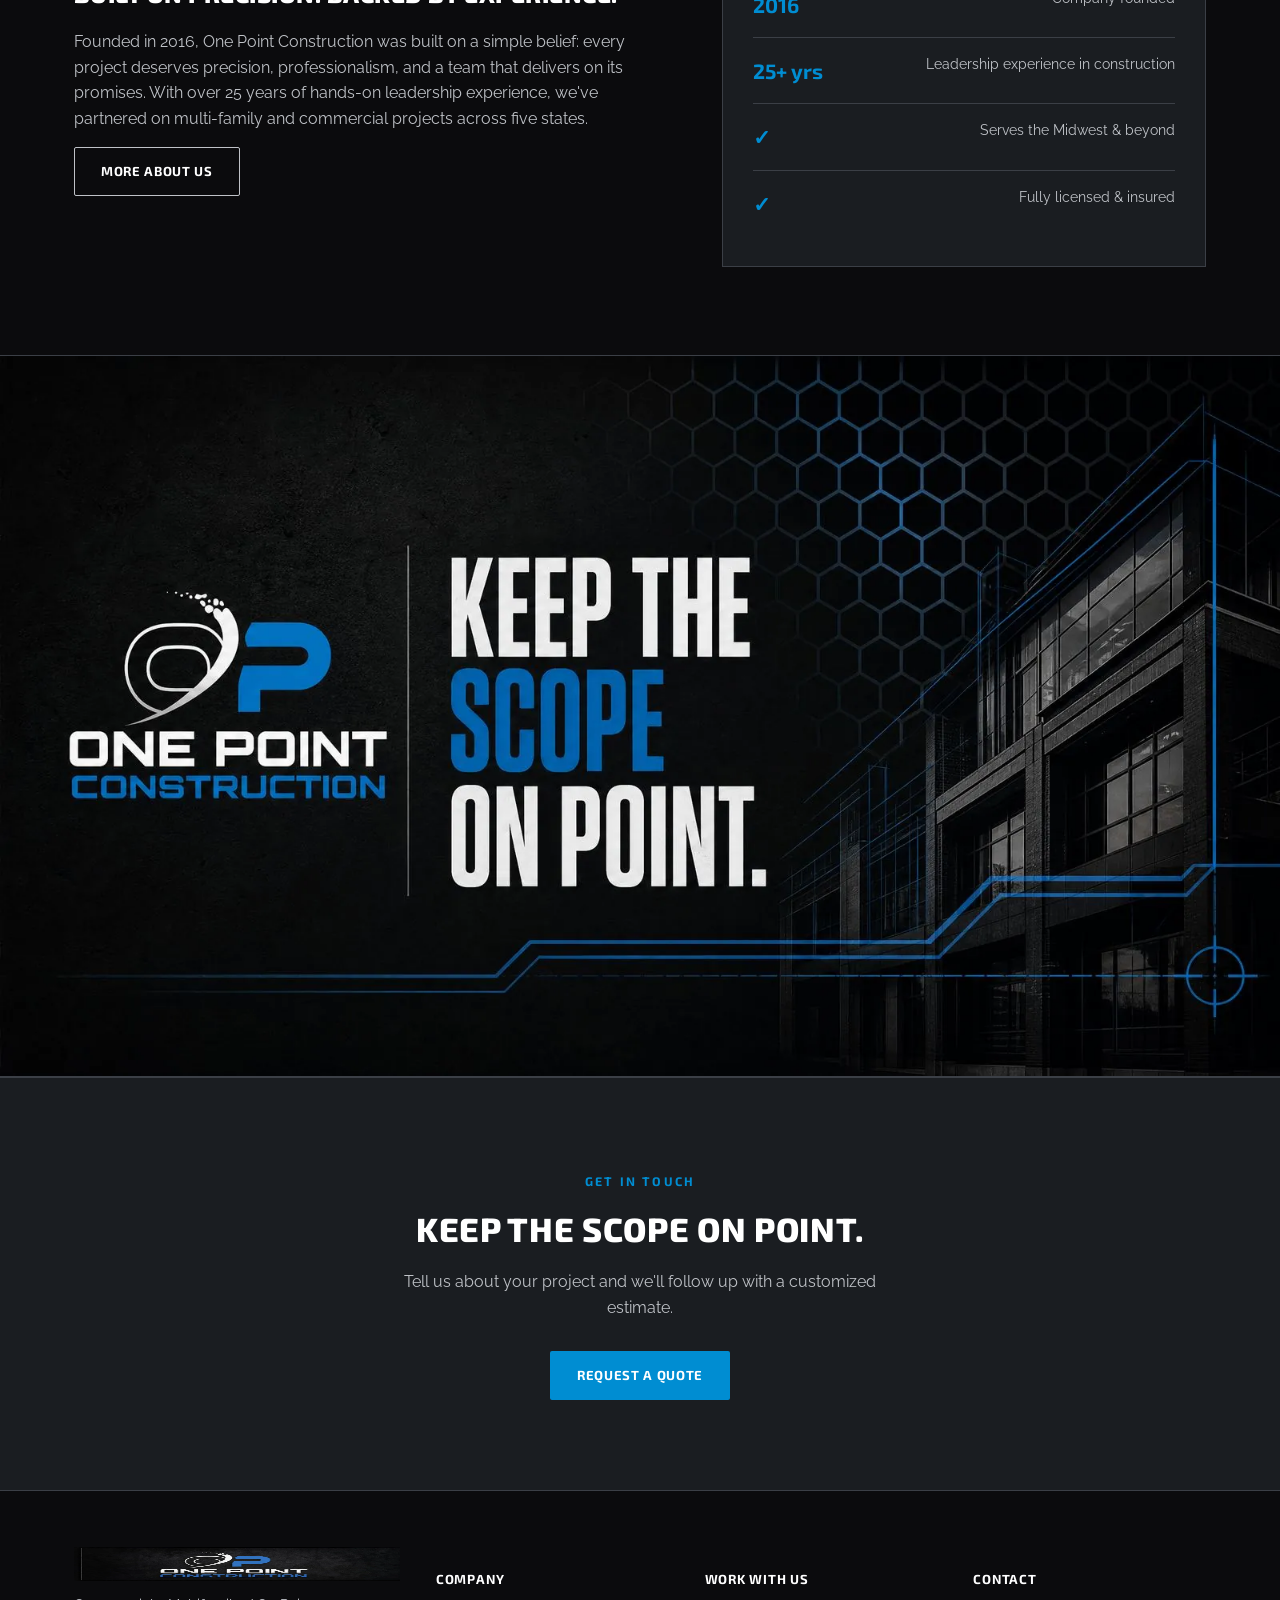
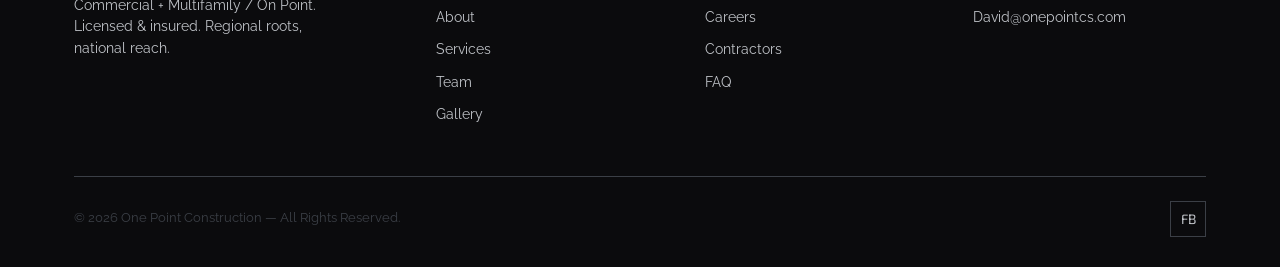
==== commit 01b7496e: "Move quote action to mobile sticky bar" ====
--- a/index.html
+++ b/index.html
@@ -75,12 +75,11 @@
       <a href="faq.html">FAQ</a>
     </nav>
     <details class="mobile-menu">
-      <summary aria-label="Open site navigation"><span class="mobile-menu-icon" aria-hidden="true"></span><span class="mobile-menu-label">Menu</span></summary>
+      <summary aria-label="Open site navigation"><span class="mobile-menu-icon" aria-hidden="true">☰</span><span class="mobile-menu-label">Menu</span></summary>
       <nav class="mobile-menu-panel" aria-label="Mobile navigation">
         <a href="about.html">About</a><a href="services.html">Services</a><a href="team.html">Team</a><a href="gallery.html">Gallery</a><a href="careers.html">Careers</a><a href="contractors.html">Contractors</a><a href="faq.html">FAQ</a>
       </nav>
     </details>
-    <a class="btn btn-primary" href="index.html#contact">Request a Quote</a>
   </div>
 </header>
 <section id="home" class="hero" style="background-image:url('assets/img/hero.webp');">
@@ -193,5 +192,6 @@
     </div>
   </div>
 </footer>
+<a class="mobile-quote-bar" href="#contact" aria-label="Request a quote from One Point Construction"><span>Have a project in mind?</span><strong>Request a Quote <span aria-hidden="true">→</span></strong></a>
 </body>
 </html>
--- a/assets/styles.css
+++ b/assets/styles.css
@@ -104,6 +104,22 @@
   position:relative;
   overflow:hidden;
 }
+.back-home{
+  display:inline-flex;
+  align-items:center;
+  gap:7px;
+  margin:0 0 18px;
+  color:var(--silver);
+  font-family:'Exo 2',sans-serif;
+  font-size:0.72rem;
+  font-weight:700;
+  letter-spacing:0.08em;
+  text-transform:uppercase;
+  border-bottom:1px solid rgba(0,141,210,0.52);
+  padding-bottom:5px;
+  transition:color 0.18s ease, border-color 0.18s ease, transform 0.18s ease;
+}
+.back-home:hover,.back-home:focus-visible{color:var(--white); border-color:var(--blue); transform:translateX(-3px); outline:none;}
 .page-banner h1{font-size:clamp(2rem, 5vw, 3rem); margin-bottom:10px;}
 .page-banner p{color:var(--silver); max-width:560px; margin:0 auto; font-size:1.02rem;}
 
@@ -295,34 +311,28 @@
 
 .menu-toggle{display:none; background:none; border:none; color:var(--white); font-size:1.6rem; cursor:pointer;}
 .mobile-menu{display:none;}
+.mobile-quote-bar{display:none;}
 
 @media (max-width: 900px){
+  body{padding-bottom:calc(82px + env(safe-area-inset-bottom));}
   .nav-inner{position:relative; gap:10px; padding:12px 18px;}
   .brand{flex:0 1 auto; min-width:0;}
   .brand img{height:33px; max-width:128px; object-fit:contain; object-position:left center;}
   nav.links{display:none;}
-  .mobile-menu{display:block; position:static; order:2; margin:0 0 0 auto; padding:0; border:0; background:transparent; flex:0 0 auto;}
+  .mobile-menu{display:block !important; position:static; order:2; margin:0 0 0 auto; padding:0; border:0; background:transparent; flex:0 0 auto;}
   .mobile-menu summary{
     display:flex; align-items:center; justify-content:center; gap:7px;
-    width:46px; height:46px; padding:0; border:1px solid #4b5159;
+    min-width:72px; height:46px; padding:0 10px; border:1px solid #4b5159;
     background:var(--charcoal); color:var(--white); list-style:none; cursor:pointer;
     transition:border-color 0.2s ease, background 0.2s ease, box-shadow 0.2s ease;
   }
   .mobile-menu summary::-webkit-details-marker{display:none;}
   .mobile-menu summary::after{content:none !important; display:none !important;}
   .mobile-menu summary:focus-visible{outline:2px solid var(--blue); outline-offset:3px;}
-  .mobile-menu-icon, .mobile-menu-icon::before, .mobile-menu-icon::after{
-    display:block; width:19px; height:2px; background:var(--white); transition:transform 0.2s ease, opacity 0.2s ease;
-  }
-  .mobile-menu-icon{position:relative;}
-  .mobile-menu-icon::before, .mobile-menu-icon::after{content:''; position:absolute; left:0;}
-  .mobile-menu-icon::before{top:-6px;}
-  .mobile-menu-icon::after{top:6px;}
-  .mobile-menu-label{position:absolute; width:1px; height:1px; overflow:hidden; clip:rect(0 0 0 0); white-space:nowrap;}
+  .mobile-menu-icon{display:block; width:auto; height:auto; background:none; color:var(--white); font-size:1.18rem; line-height:1; transition:transform 0.2s ease;}
+  .mobile-menu-label{display:inline; color:var(--white); font-family:'Exo 2',sans-serif; font-size:0.64rem; font-weight:800; letter-spacing:0.08em; text-transform:uppercase;}
   .mobile-menu[open] summary{border-color:var(--blue); background:#20242a; box-shadow:0 0 0 3px rgba(0,141,210,0.12);}
-  .mobile-menu[open] .mobile-menu-icon{background:transparent;}
-  .mobile-menu[open] .mobile-menu-icon::before{transform:translateY(6px) rotate(45deg);}
-  .mobile-menu[open] .mobile-menu-icon::after{transform:translateY(-6px) rotate(-45deg);}
+  .mobile-menu[open] .mobile-menu-icon{transform:rotate(90deg);}
   .mobile-menu-panel{
     position:absolute; z-index:120; top:100%; left:0; right:0;
     display:grid; grid-template-columns:repeat(2, minmax(0,1fr)); gap:0;
@@ -337,7 +347,30 @@
   }
   .mobile-menu-panel a:nth-last-child(-n+1){grid-column:1 / -1;}
   .mobile-menu-panel a:hover, .mobile-menu-panel a:focus-visible{color:var(--white); background:#20242a; box-shadow:inset 3px 0 0 var(--blue); outline:0;}
-  .nav-inner > .btn{order:3; flex:0 0 auto; padding:12px 14px; font-size:0.7rem; white-space:nowrap;}
+  .mobile-quote-bar{
+    position:fixed;
+    z-index:1000;
+    right:12px;
+    bottom:max(12px, env(safe-area-inset-bottom));
+    left:12px;
+    display:flex;
+    min-height:58px;
+    align-items:center;
+    justify-content:space-between;
+    gap:12px;
+    padding:10px 13px 10px 16px;
+    border:1px solid rgba(126,210,255,0.52);
+    background:rgba(11,11,13,0.96);
+    box-shadow:0 14px 30px rgba(0,0,0,0.36), 0 0 0 1px rgba(0,141,210,0.11);
+    color:var(--white);
+    backdrop-filter:blur(12px);
+    -webkit-backdrop-filter:blur(12px);
+  }
+  .mobile-quote-bar > span{color:var(--silver); font-family:'Exo 2',sans-serif; font-size:0.69rem; font-weight:600; line-height:1.18; letter-spacing:0.025em;}
+  .mobile-quote-bar strong{display:inline-flex; align-items:center; gap:7px; flex:0 0 auto; color:var(--white); font-family:'Exo 2',sans-serif; font-size:0.72rem; font-weight:800; letter-spacing:0.065em; text-transform:uppercase;}
+  .mobile-quote-bar strong span{color:var(--blue); font-size:1.05rem; line-height:1; transition:transform 0.18s ease;}
+  .mobile-quote-bar:hover,.mobile-quote-bar:focus-visible{border-color:var(--blue); background:#171a1e; outline:none;}
+  .mobile-quote-bar:hover strong span,.mobile-quote-bar:focus-visible strong span{transform:translateX(4px);}
   .pillars, .svc-grid, .team-grid, .gallery-grid, .about-grid, .two-col, .gallery-intro, .svc-photos{
     grid-template-columns:1fr;
   }
@@ -357,8 +390,11 @@
 @media (max-width: 410px){
   .nav-inner{gap:7px; padding-left:14px; padding-right:14px;}
   .brand img{height:30px; max-width:112px;}
-  .mobile-menu summary{width:42px; height:42px;}
-  .nav-inner > .btn{padding:11px 11px; font-size:0.64rem;}
+  .mobile-menu summary{min-width:64px; height:42px; padding:0 8px;}
+  .mobile-menu-label{font-size:0.59rem;}
+  .mobile-quote-bar{right:10px; left:10px; min-height:54px; padding:9px 11px 9px 13px;}
+  .mobile-quote-bar > span{font-size:0.64rem;}
+  .mobile-quote-bar strong{font-size:0.66rem;}
 }
 
 /* Leadership spotlight */
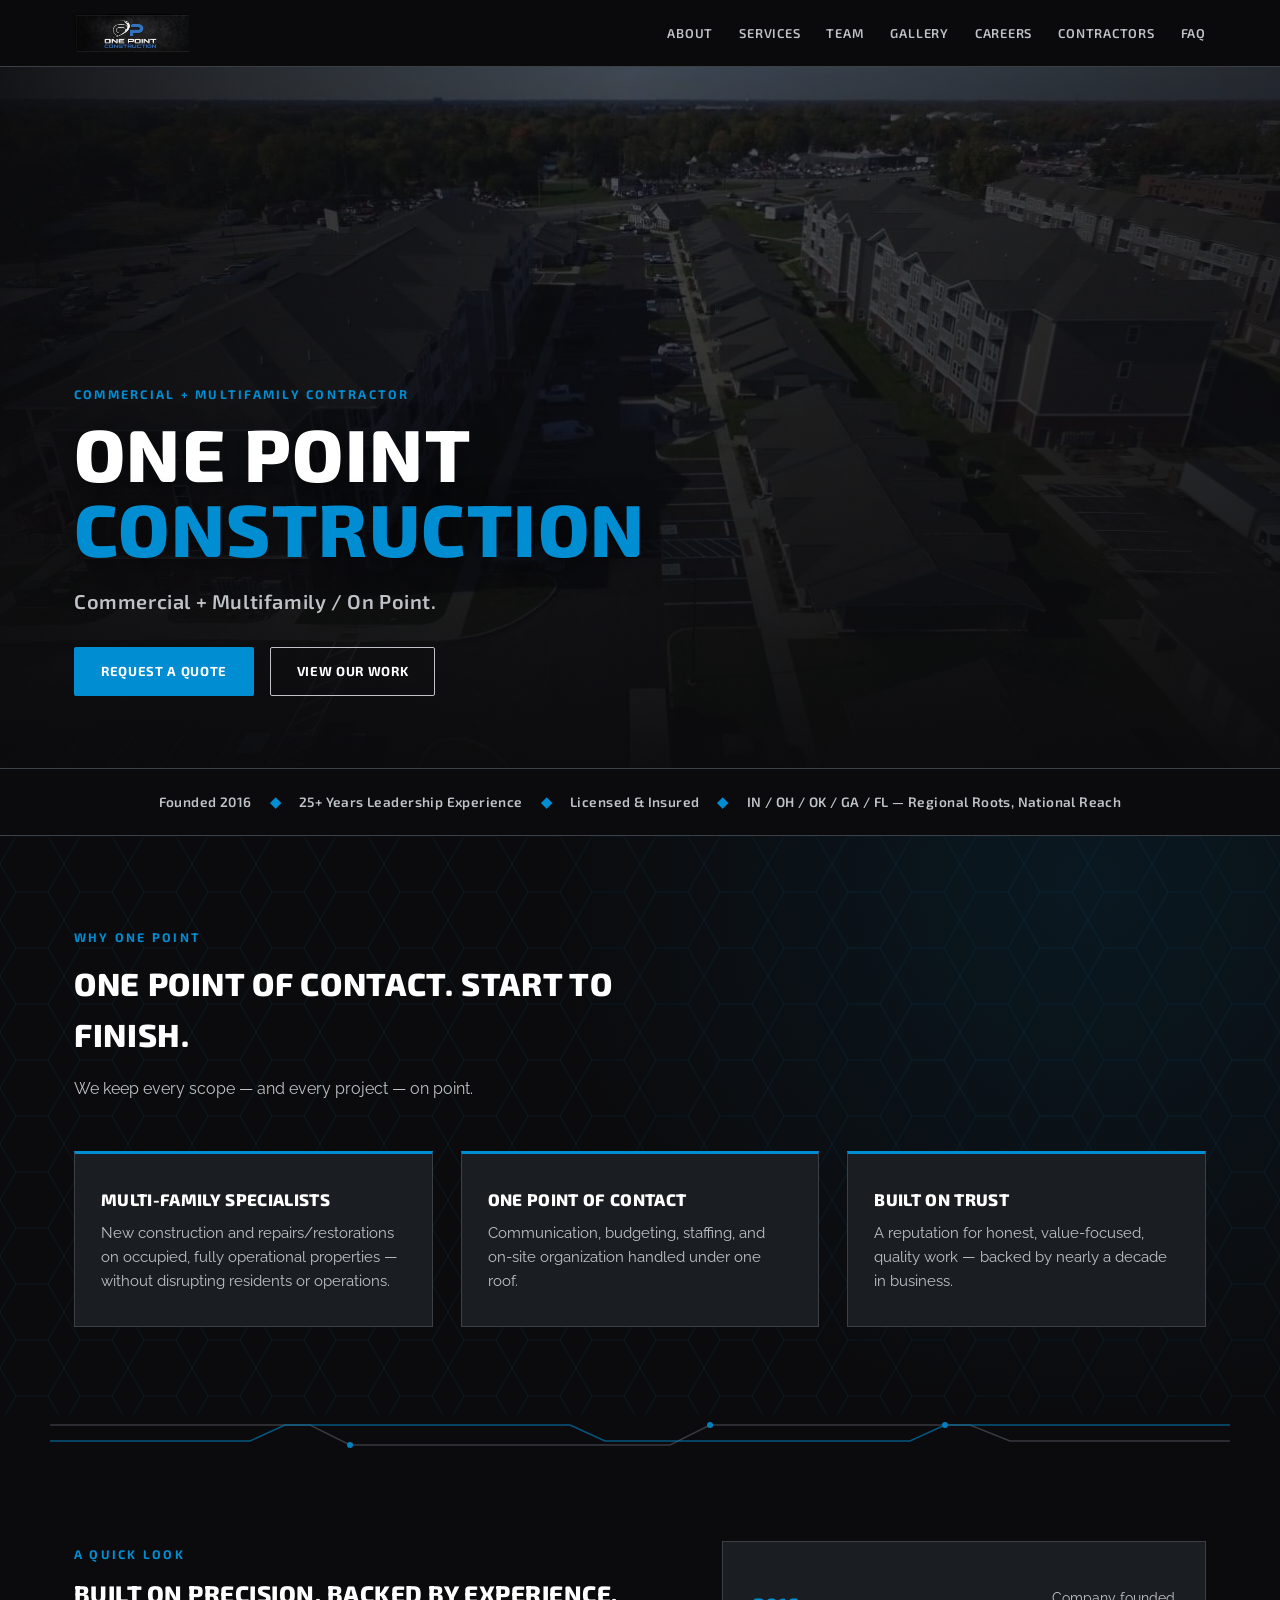
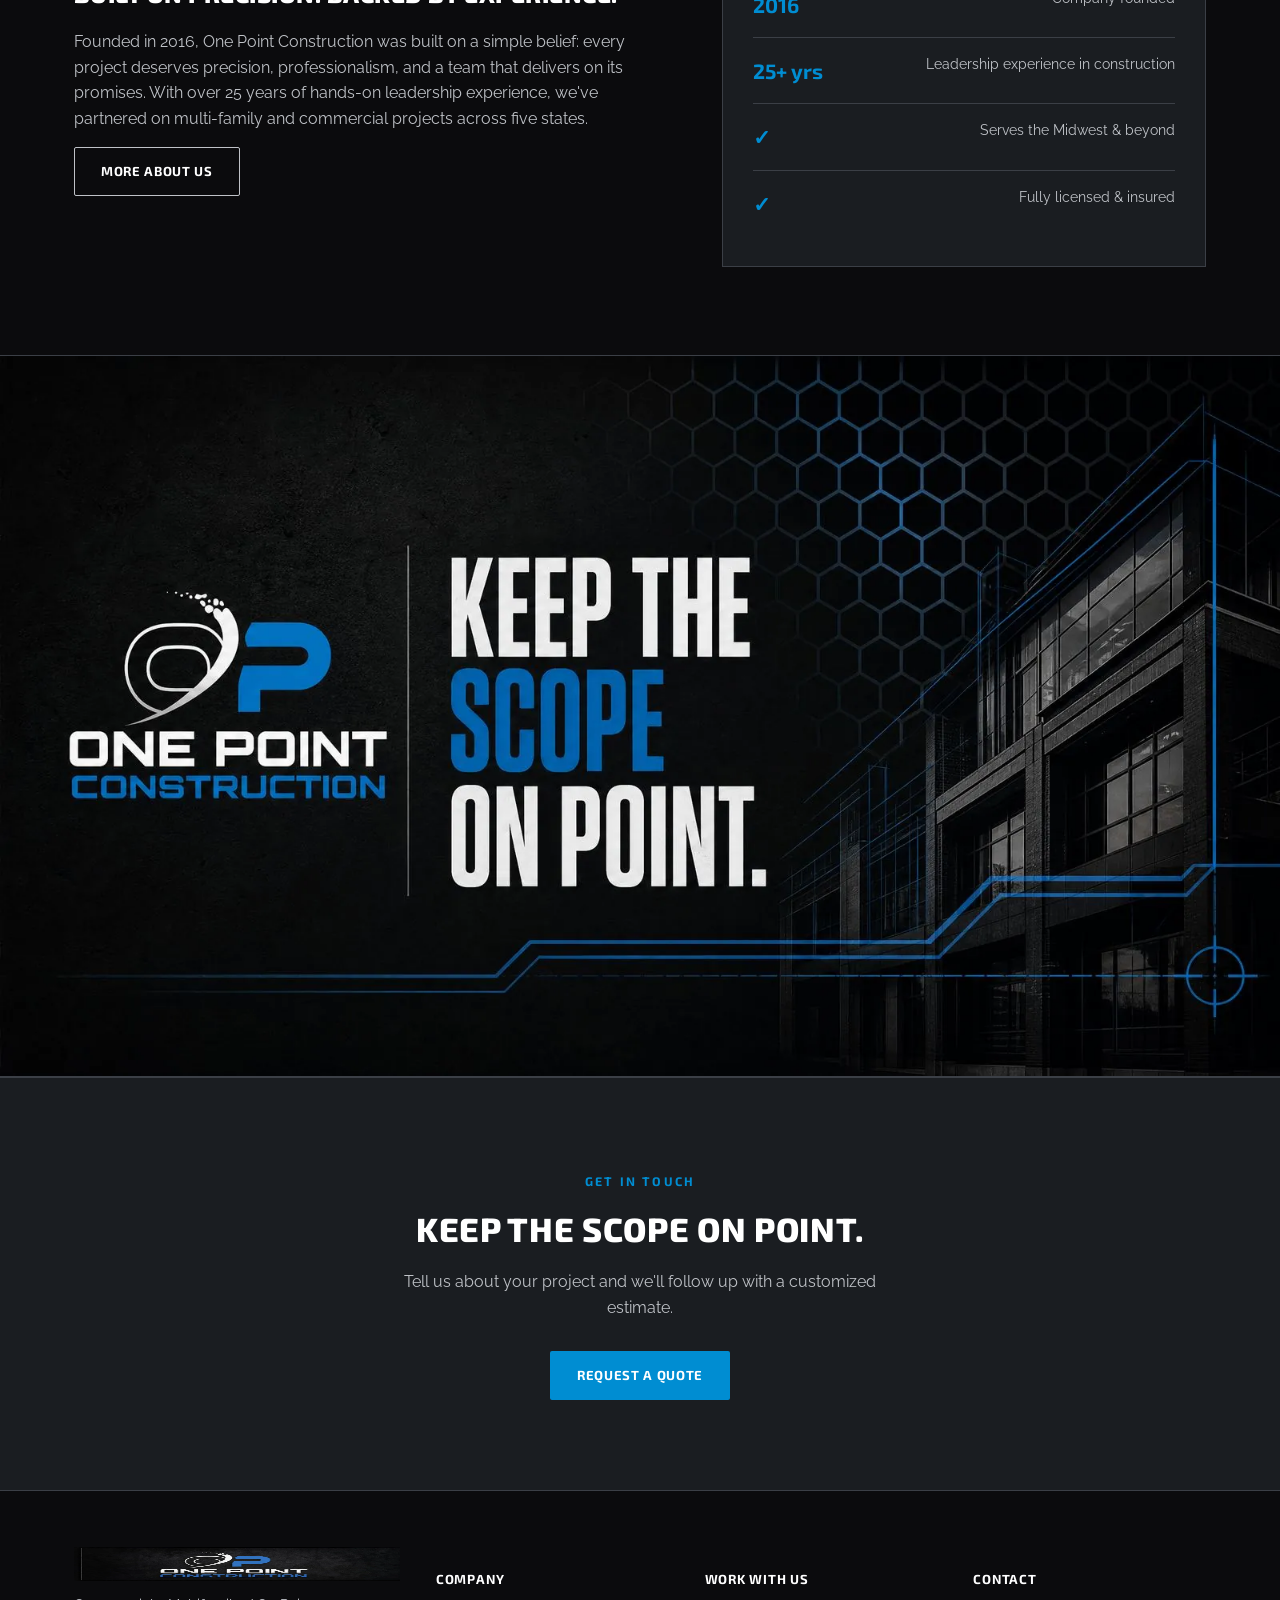
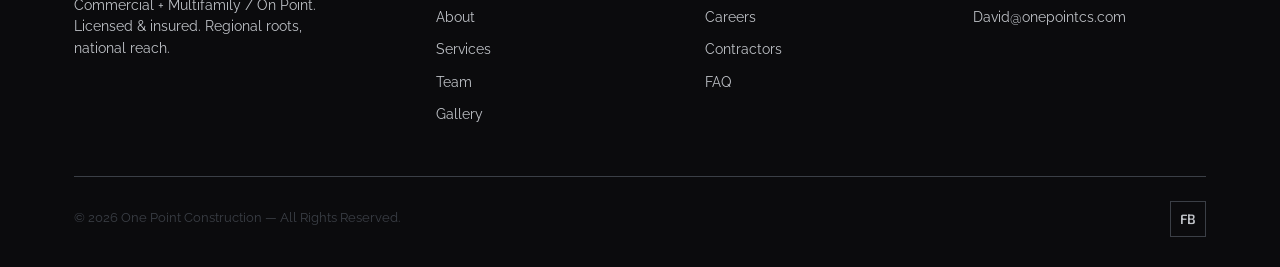
==== commit 5c41d77c: "Optimize gallery delivery for mobile" ====
--- a/index.html
+++ b/index.html
@@ -13,16 +13,18 @@
 <meta property="og:title" content="Commercial &amp; Multifamily Contractor | One Point Construction">
 <meta property="og:description" content="Commercial and multifamily construction delivered with precision, professionalism, and one point of contact.">
 <meta property="og:url" content="https://onepointconstruction.com/">
-<meta property="og:image" content="https://onepointconstruction.com/assets/img/hero.jpg">
+<meta property="og:image" content="https://onepointconstruction.com/assets/img/cta-band.jpg">
+<meta property="og:image:secure_url" content="https://onepointconstruction.com/assets/img/cta-band.jpg">
+<meta property="og:image:type" content="image/jpeg">
+<meta property="og:image:width" content="1600">
+<meta property="og:image:height" content="900">
+<meta property="og:image:alt" content="One Point Construction — Commercial and Multifamily Contractor">
 <meta name="twitter:card" content="summary_large_image">
 <meta name="twitter:title" content="Commercial &amp; Multifamily Contractor | One Point Construction">
 <meta name="twitter:description" content="Commercial and multifamily construction delivered with precision, professionalism, and one point of contact.">
-<meta name="twitter:image" content="https://onepointconstruction.com/assets/img/hero.jpg">
+<meta name="twitter:image" content="https://onepointconstruction.com/assets/img/cta-band.jpg">
 <link rel="icon" href="assets/img/logo-badge.png">
-<link rel="preconnect" href="https://fonts.googleapis.com">
-<link rel="preconnect" href="https://fonts.gstatic.com" crossorigin>
 <link rel="preload" href="assets/img/hero.webp" as="image" type="image/webp" fetchpriority="high">
-<link href="https://fonts.googleapis.com/css2?family=Exo+2:wght@600;800&family=Raleway:wght@400;500;600;700&display=swap" rel="stylesheet">
 <link rel="stylesheet" href="assets/styles.css">
 <script type="application/ld+json">
 {
--- a/assets/styles.css
+++ b/assets/styles.css
@@ -1,4 +1,18 @@
 /* Design language: precise industrial confidence. Angular blue accents, measured contrast, and responsive motion that makes decisions feel intentional. */
+@font-face{
+  font-family:'Exo 2';
+  font-style:normal;
+  font-weight:600 800;
+  font-display:swap;
+  src:url('fonts/exo-2-latin.woff2') format('woff2');
+}
+@font-face{
+  font-family:'Raleway';
+  font-style:normal;
+  font-weight:400 700;
+  font-display:swap;
+  src:url('fonts/raleway-latin.woff2') format('woff2');
+}
 :root{
   --jet:#0B0B0D;
   --charcoal:#1A1D21;
@@ -252,6 +266,23 @@
 .gallery-grid figcaption .tag{font-family:'Exo 2',sans-serif; font-size:0.7rem; letter-spacing:0.06em; text-transform:uppercase; color:var(--blue); display:block;}
 .gallery-grid figcaption .cap{color:var(--silver); font-size:0.82rem;}
 .gallery-note{margin-top:18px; padding:16px 20px; border-left:3px solid var(--blue); background:var(--charcoal); color:var(--silver); font-size:0.88rem;}
+.recent-projects{margin-top:82px; padding-top:70px; border-top:1px solid var(--gunmetal);}
+.recent-projects .section-head{margin-bottom:32px;}
+.project-briefs{display:grid; grid-template-columns:repeat(auto-fit, minmax(260px,1fr)); gap:20px; margin:0 0 26px;}
+.project-brief{position:relative; overflow:hidden; padding:28px; background:var(--charcoal); border:1px solid var(--gunmetal); border-top:3px solid var(--blue);}
+.project-brief::after{content:''; position:absolute; right:-46px; bottom:-70px; width:180px; height:180px; background-image:url("data:image/svg+xml;utf8,%3Csvg xmlns='http://www.w3.org/2000/svg' width='64' height='56' viewBox='0 0 64 56'%3E%3Cpolygon points='16,0 48,0 64,28 48,56 16,56 0,28' fill='none' stroke='rgba(0,141,210,0.16)' stroke-width='1'/%3E%3C/svg%3E"); background-size:64px 56px; opacity:.6; transform:rotate(12deg); pointer-events:none;}
+.project-brief .eyebrow{position:relative; z-index:1; margin-bottom:6px;}
+.project-brief h3{position:relative; z-index:1; font-size:1.12rem; margin-bottom:10px;}
+.project-brief p{position:relative; z-index:1; max-width:510px; margin:0; color:var(--silver); font-size:.92rem; line-height:1.65;}
+.project-photo-head{margin:48px auto 24px; padding-top:34px; border-top:1px solid var(--gunmetal);}
+.recent-project-grid{display:grid; grid-template-columns:repeat(3,1fr); gap:18px;}
+.recent-project-grid figure{position:relative; margin:0; overflow:hidden; border:1px solid var(--gunmetal); background:var(--charcoal);}
+.recent-project-grid img{width:100%; height:255px; object-fit:cover; transition:transform .4s ease;}
+.recent-project-grid figure.portrait img{height:360px;}
+.recent-project-grid figcaption{position:absolute; right:0; bottom:0; left:0; padding:13px 15px; background:linear-gradient(0deg,rgba(11,11,13,.94),transparent);}
+.recent-project-grid .tag{display:block; color:var(--blue); font-family:'Exo 2',sans-serif; font-size:.68rem; font-weight:700; letter-spacing:.08em; text-transform:uppercase;}
+.recent-project-grid .cap{color:var(--silver); font-size:.79rem;}
+@media (hover:hover) and (pointer:fine){.recent-project-grid figure:hover{border-color:var(--blue); box-shadow:0 12px 24px rgba(0,0,0,.26);}.recent-project-grid figure:hover img{transform:scale(1.05);}}
 
 /* CTA band */
 .cta-band{position:relative; border-top:1px solid var(--gunmetal); border-bottom:1px solid var(--gunmetal);}
@@ -359,19 +390,19 @@
     justify-content:space-between;
     gap:12px;
     padding:10px 13px 10px 16px;
-    border:1px solid rgba(126,210,255,0.52);
-    background:rgba(11,11,13,0.96);
-    box-shadow:0 14px 30px rgba(0,0,0,0.36), 0 0 0 1px rgba(0,141,210,0.11);
+    border:1px solid #37b8f5;
+    background:var(--blue);
+    box-shadow:0 14px 30px rgba(0,0,0,0.36), 0 0 0 1px rgba(126,210,255,0.18);
     color:var(--white);
     backdrop-filter:blur(12px);
     -webkit-backdrop-filter:blur(12px);
   }
-  .mobile-quote-bar > span{color:var(--silver); font-family:'Exo 2',sans-serif; font-size:0.69rem; font-weight:600; line-height:1.18; letter-spacing:0.025em;}
+  .mobile-quote-bar > span{color:rgba(255,255,255,0.88); font-family:'Exo 2',sans-serif; font-size:0.69rem; font-weight:600; line-height:1.18; letter-spacing:0.025em;}
   .mobile-quote-bar strong{display:inline-flex; align-items:center; gap:7px; flex:0 0 auto; color:var(--white); font-family:'Exo 2',sans-serif; font-size:0.72rem; font-weight:800; letter-spacing:0.065em; text-transform:uppercase;}
-  .mobile-quote-bar strong span{color:var(--blue); font-size:1.05rem; line-height:1; transition:transform 0.18s ease;}
-  .mobile-quote-bar:hover,.mobile-quote-bar:focus-visible{border-color:var(--blue); background:#171a1e; outline:none;}
+  .mobile-quote-bar strong span{color:var(--white); font-size:1.05rem; line-height:1; transition:transform 0.18s ease;}
+  .mobile-quote-bar:hover,.mobile-quote-bar:focus-visible{border-color:#8bd9ff; background:#00a3f0; outline:none;}
   .mobile-quote-bar:hover strong span,.mobile-quote-bar:focus-visible strong span{transform:translateX(4px);}
-  .pillars, .svc-grid, .team-grid, .gallery-grid, .about-grid, .two-col, .gallery-intro, .svc-photos{
+  .pillars, .svc-grid, .team-grid, .gallery-grid, .recent-project-grid, .about-grid, .two-col, .gallery-intro, .svc-photos, .project-briefs{
     grid-template-columns:1fr;
   }
   .foot-grid{grid-template-columns:1fr 1fr;}
@@ -385,6 +416,10 @@
   .cred-strip{padding:14px 0;}
   .cred-strip .wrap{font-size:0.72rem; gap:4px 0;}
   .cred-strip .sep{margin:0 10px;}
+  .recent-projects{margin-top:56px; padding-top:52px;}
+  .project-brief{padding:24px 22px;}
+  .recent-project-grid img{height:auto; aspect-ratio:4/3; object-fit:cover;}
+  .recent-project-grid figure.portrait img{height:auto; aspect-ratio:auto; object-fit:contain; background:var(--jet);}
 }
 
 @media (max-width: 410px){
@@ -621,15 +656,14 @@
 .leader-card--alt .leader-info{order:1;}
 .leader-photo{
   position:relative;
-  min-height:100%;
+  align-self:start;
+  aspect-ratio:3/4;
   overflow:hidden;
   background:var(--jet);
 }
 .leader-photo img{
   width:100%;
   height:100%;
-  min-height:470px;
-  aspect-ratio:auto;
   object-fit:cover;
   border:0;
   transition:transform 0.55s cubic-bezier(.2,.8,.2,1), filter 0.55s ease;
@@ -643,6 +677,8 @@
 }
 .leader-photo--david img{object-position:center top;}
 .leader-photo--carl img{object-position:center center;}
+.leader-photo--michael img{object-position:center top;}
+.leader-photo--brittany img{object-position:center top;}
 .photo-caption{
   position:absolute;
   z-index:1;
@@ -711,6 +747,18 @@
 .leader-family--plain{display:block; padding:20px 0;}
 .advice-quote{margin-top:22px; padding-left:18px; font-size:0.95rem; line-height:1.55;}
 .advice-quote span{color:var(--silver);}
+.partner-testimonials{margin-top:66px; padding:58px 0 2px; border-top:1px solid var(--gunmetal);}
+.partner-testimonials .section-head{margin-bottom:30px;}
+.testimonial-grid{display:grid; grid-template-columns:minmax(0,1.22fr) minmax(0,0.78fr); gap:20px; align-items:start;}
+.testimonial-card{position:relative; margin:0; padding:30px 30px 26px; background:var(--charcoal); border:1px solid var(--gunmetal); border-top:3px solid var(--blue); overflow:hidden;}
+.testimonial-card::before{content:'“'; position:absolute; top:7px; right:20px; color:rgba(0,141,210,0.14); font-family:'Exo 2',sans-serif; font-size:7rem; font-weight:800; line-height:1; pointer-events:none;}
+.testimonial-card blockquote{position:relative; margin:0;}
+.testimonial-card blockquote p{position:relative; margin:0 0 18px; color:var(--silver); font-size:0.91rem; line-height:1.72;}
+.testimonial-card blockquote p:last-child{margin-bottom:0;}
+.testimonial-card figcaption{position:relative; display:grid; gap:2px; margin-top:25px; padding-top:18px; border-top:1px solid var(--gunmetal);}
+.testimonial-card figcaption strong{color:var(--white); font-family:'Exo 2',sans-serif; font-size:0.94rem; letter-spacing:0.03em; text-transform:uppercase;}
+.testimonial-card figcaption span{color:var(--blue); font-family:'Exo 2',sans-serif; font-size:0.72rem; font-weight:700; letter-spacing:0.075em; text-transform:uppercase;}
+.testimonial-card figcaption span + span{color:var(--silver);}
 .team-cta{
   display:flex;
   align-items:center;
@@ -729,15 +777,18 @@
   .leader-card:hover .leader-tags span{border-color:var(--blue); color:var(--white);}
   .leader-card:hover .leader-tags span:nth-child(2){transition-delay:35ms;}
   .leader-card:hover .leader-tags span:nth-child(3){transition-delay:70ms;}
+  .testimonial-card{transition:transform 0.24s cubic-bezier(.2,.8,.2,1), border-color 0.24s ease, box-shadow 0.24s ease;}
+  .testimonial-card:hover{transform:translateY(-4px); border-color:var(--blue); box-shadow:0 16px 28px rgba(0,0,0,0.24);}
   .team-cta:hover{transform:translateY(-4px); border-color:var(--blue); box-shadow:0 16px 28px rgba(0,0,0,0.24);}
 }
 @media (max-width:900px){
   .team-section{padding-top:56px;}
   .leader-card, .leader-card--alt{grid-template-columns:1fr;}
   .leader-card--alt .leader-photo, .leader-card--alt .leader-info{order:initial;}
-  .leader-photo{max-width:none; min-height:0;}
+  .leader-photo{max-width:none; min-height:0; aspect-ratio:auto;}
   .leader-photo img{height:clamp(320px,72vw,500px); min-height:0;}
   .leader-info{padding:34px 30px 32px;}
+  .testimonial-grid{grid-template-columns:1fr;}
   .team-cta{padding:32px 30px;}
 }
 @media (max-width:620px){
@@ -745,6 +796,9 @@
   .leader-family{grid-template-columns:1fr; gap:14px;}
   .leader-family img{height:auto; aspect-ratio:16/9;}
   .pull-quote{padding:20px 18px;}
+  .partner-testimonials{margin-top:52px; padding-top:48px;}
+  .testimonial-card{padding:26px 22px 22px;}
+  .testimonial-card blockquote p{font-size:0.89rem;}
   .team-cta{display:block; padding:28px 22px;}
   .team-cta .btn{margin-top:22px;}
 }
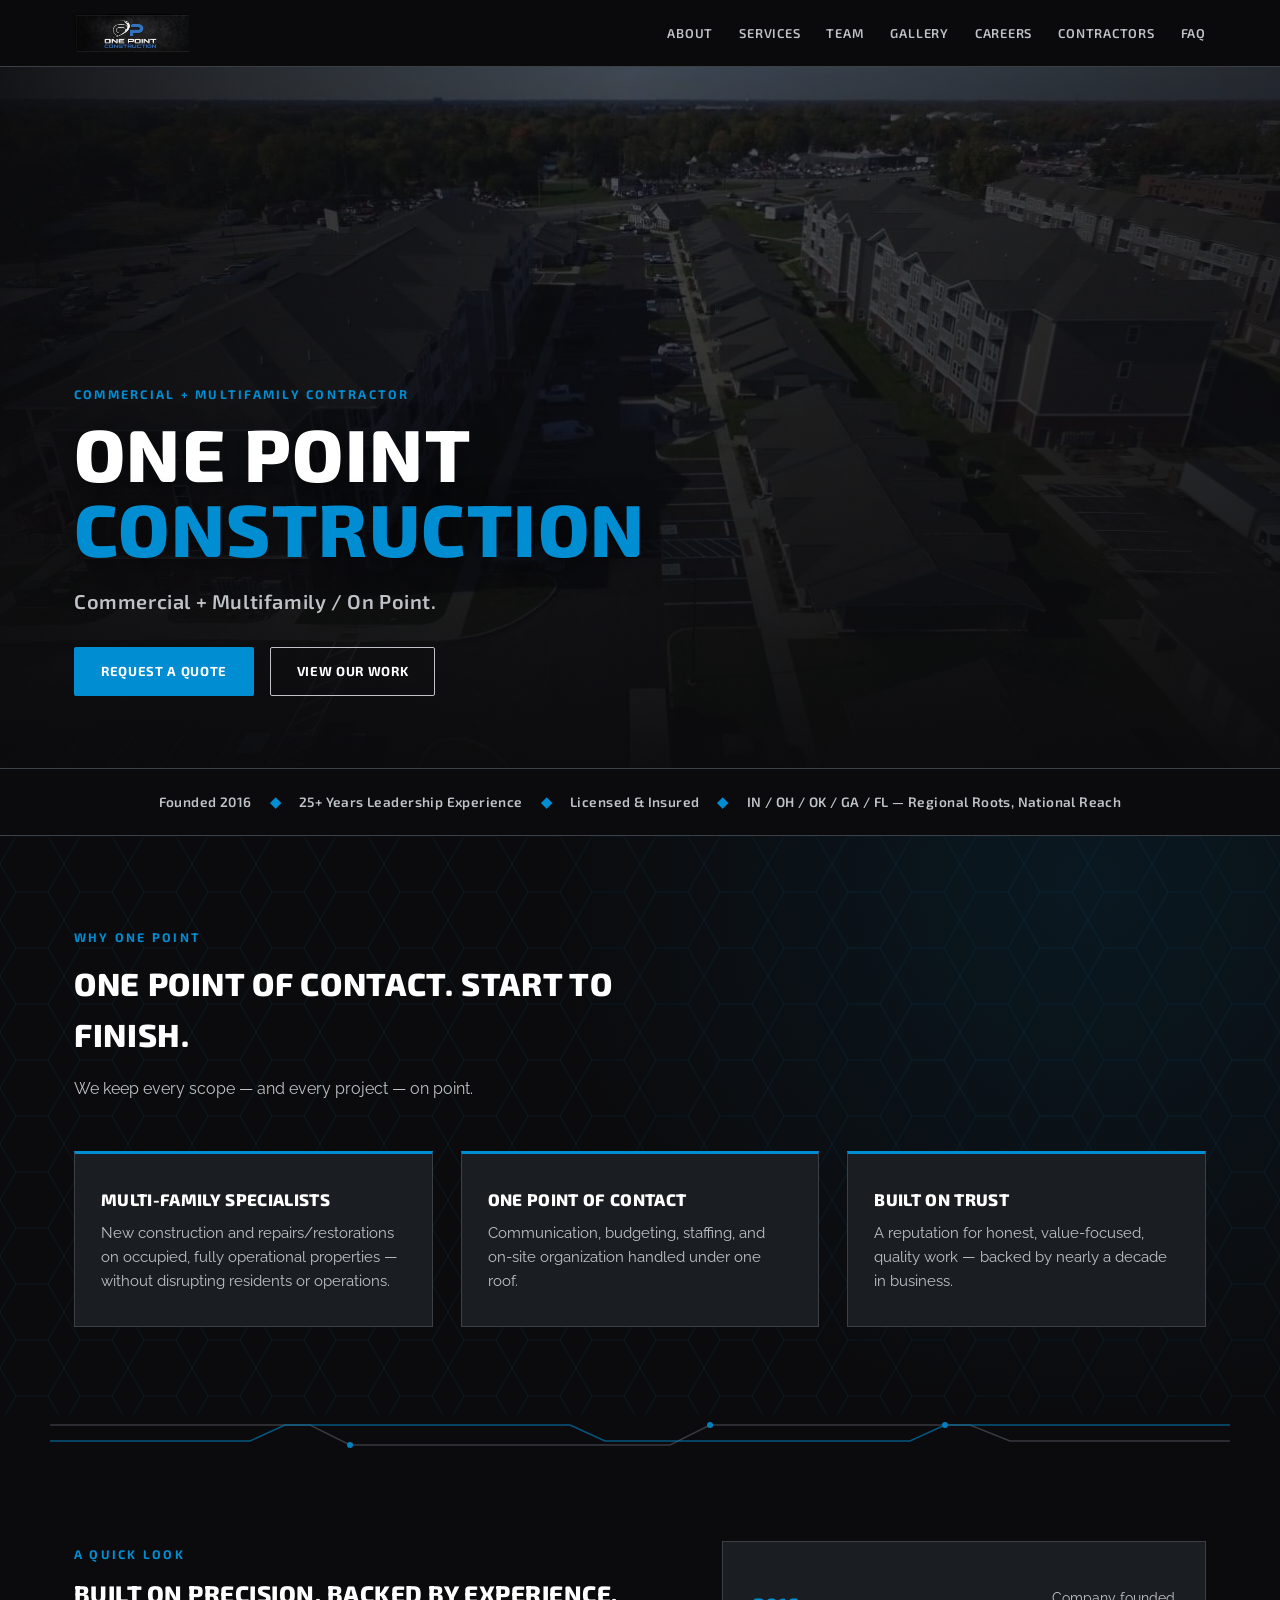
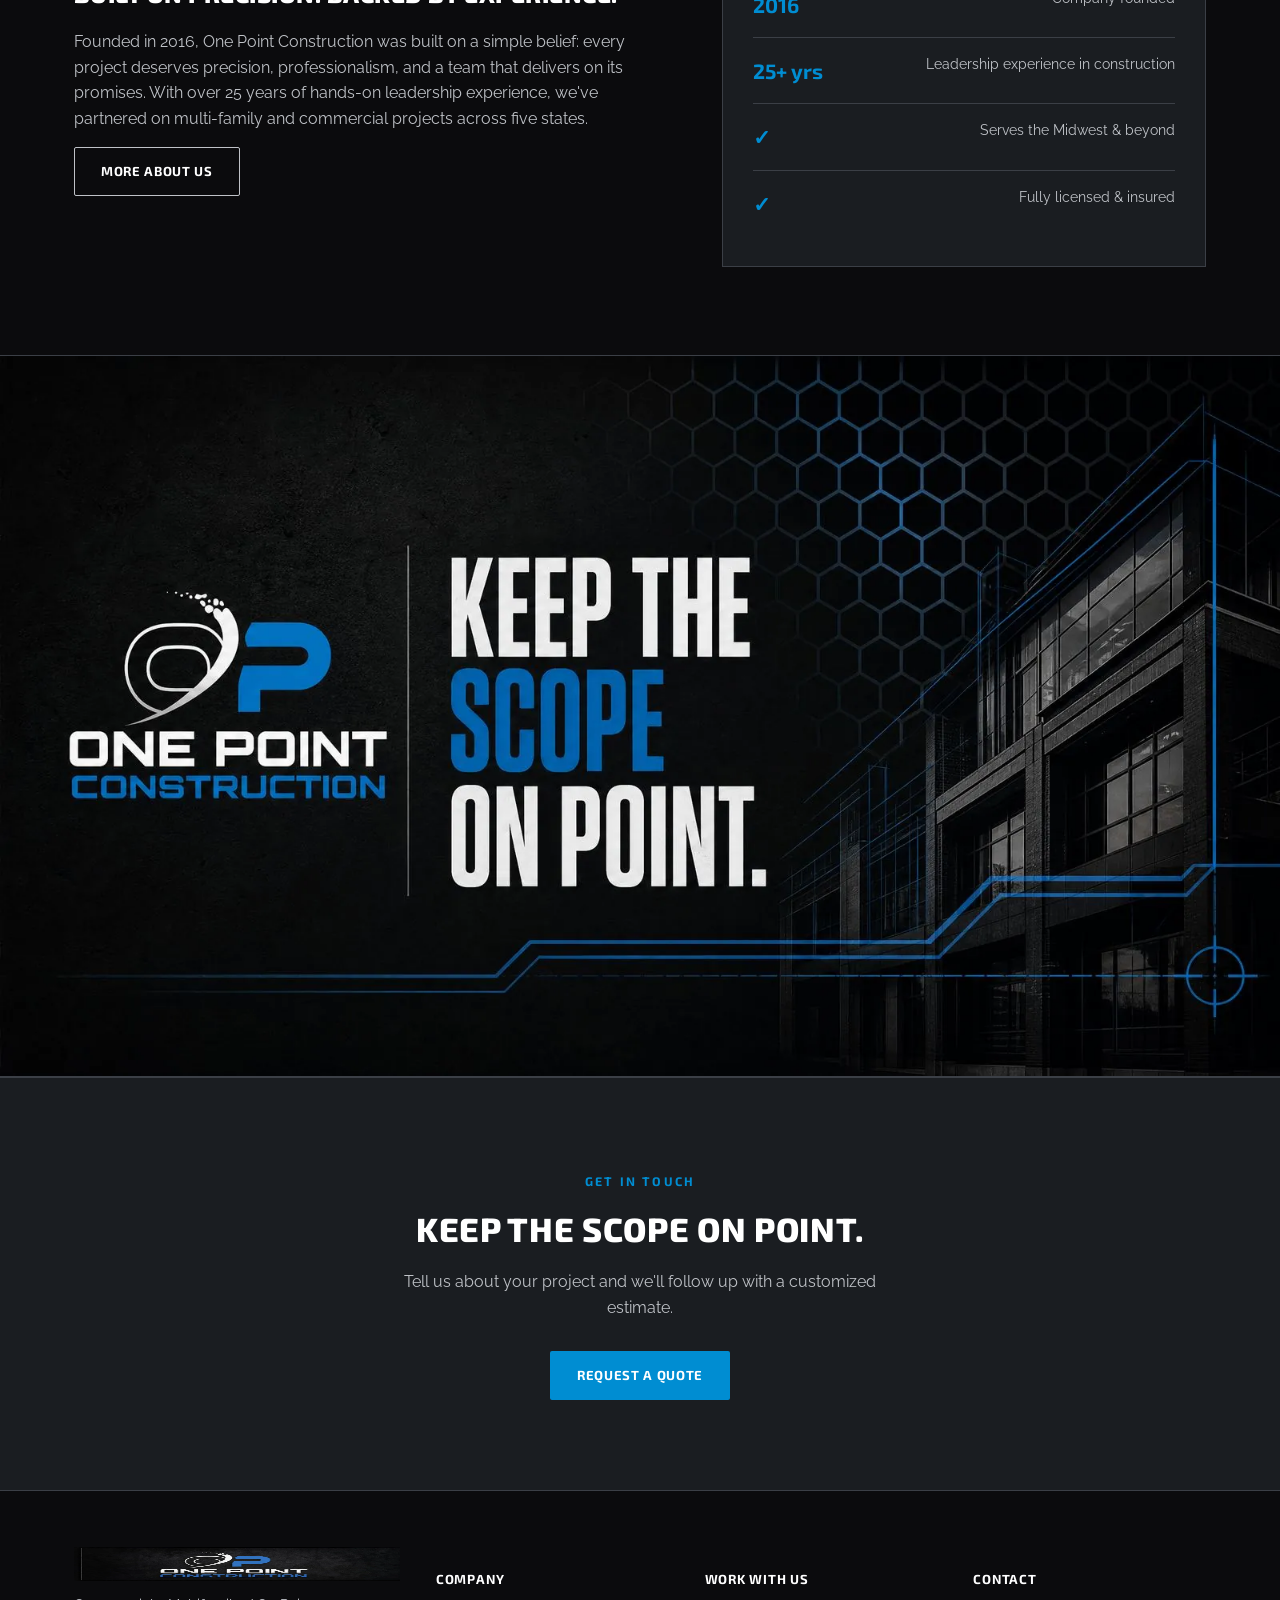
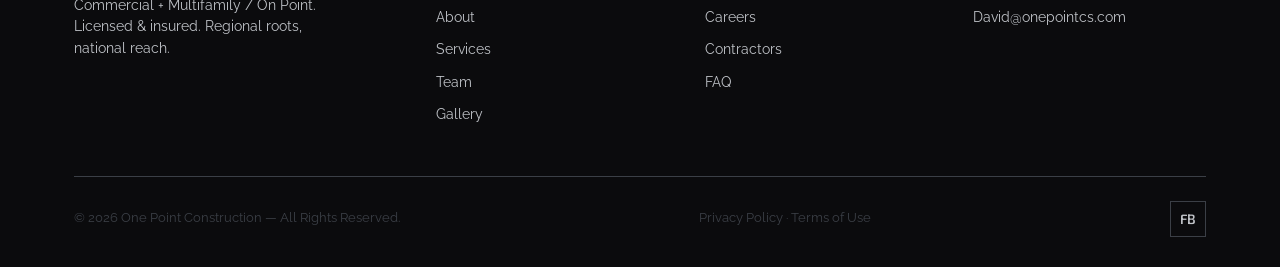
==== commit b3003e3a: "Add Privacy Policy and Terms of Use pages, footer links, and sitemap entries" ====
--- a/index.html
+++ b/index.html
@@ -188,6 +188,7 @@
     </div>
     <div class="foot-bottom">
       <span>&copy; 2026 One Point Construction &mdash; All Rights Reserved.</span>
+      <span><a href="privacy-policy.html">Privacy Policy</a> &middot; <a href="terms-of-use.html">Terms of Use</a></span>
       <div class="foot-social">
         <a href="https://www.facebook.com/OnePointCS/" aria-label="Facebook">FB</a>
       </div>
